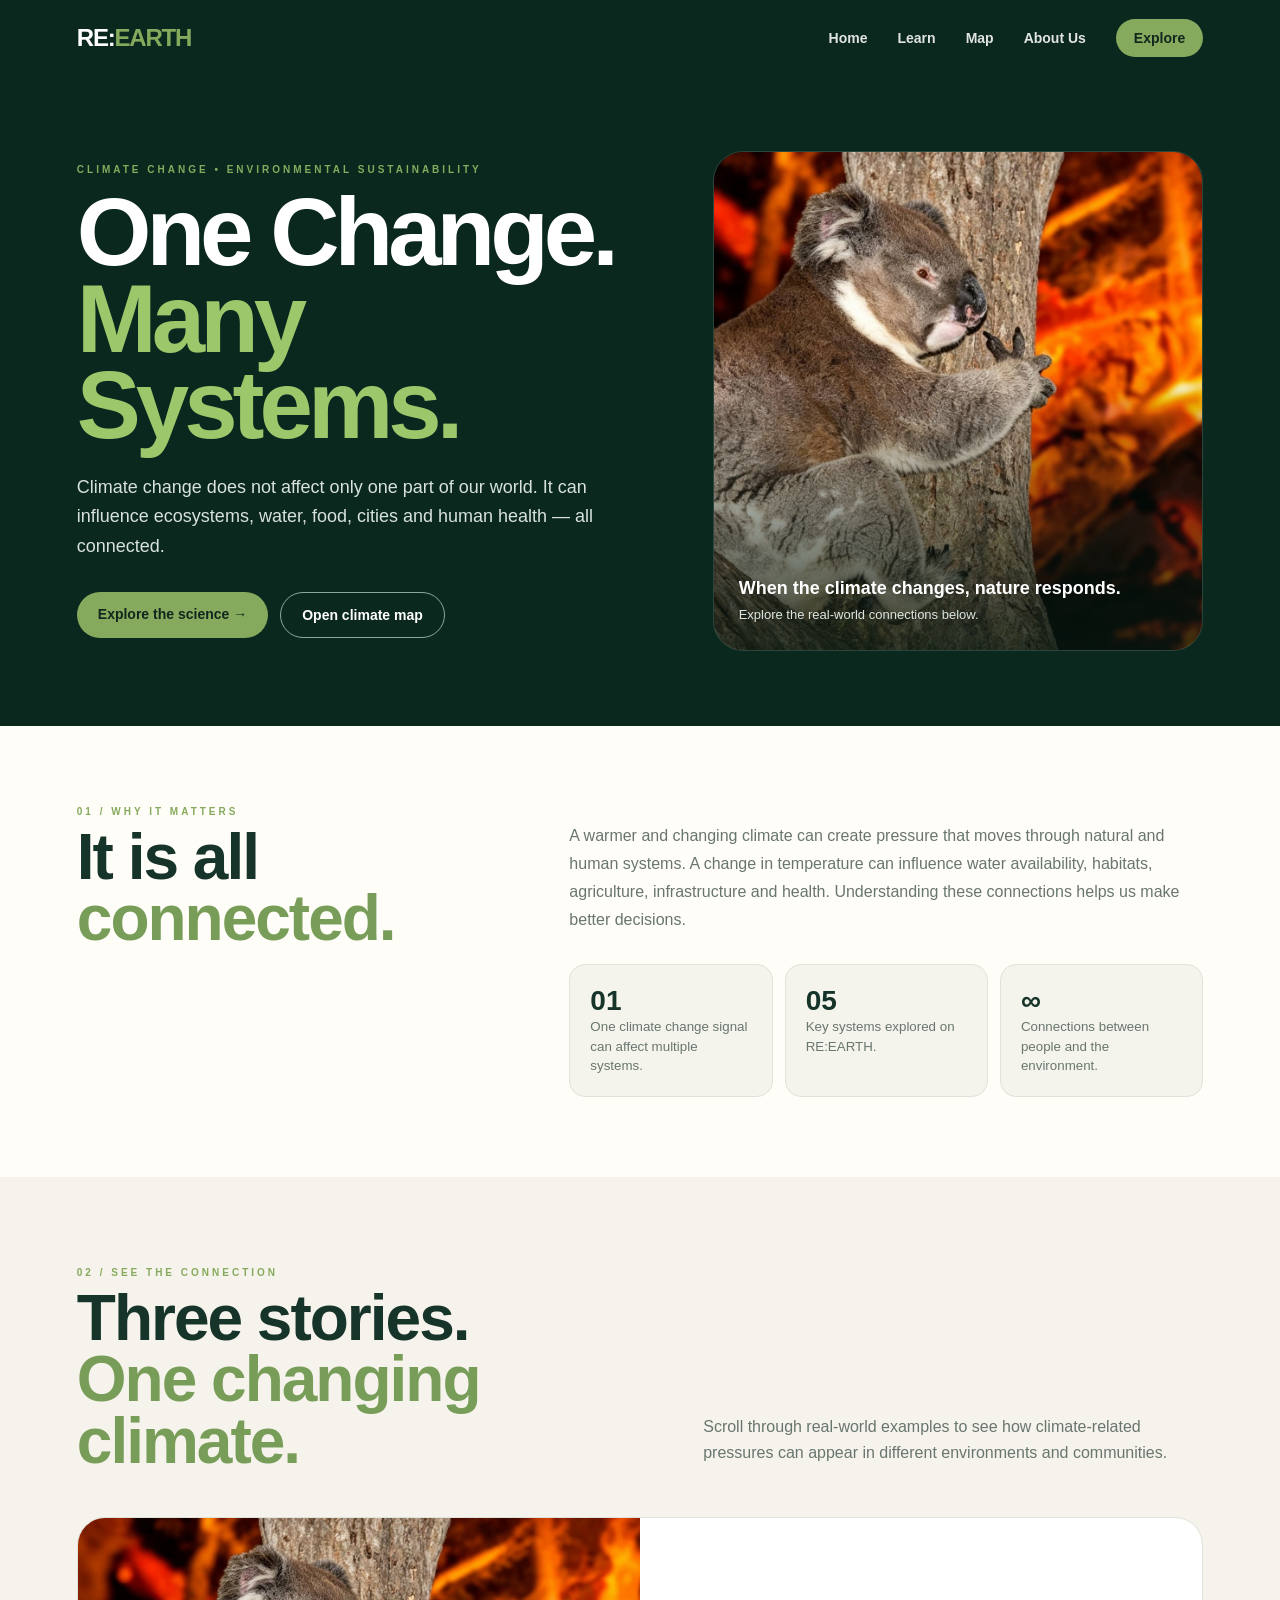
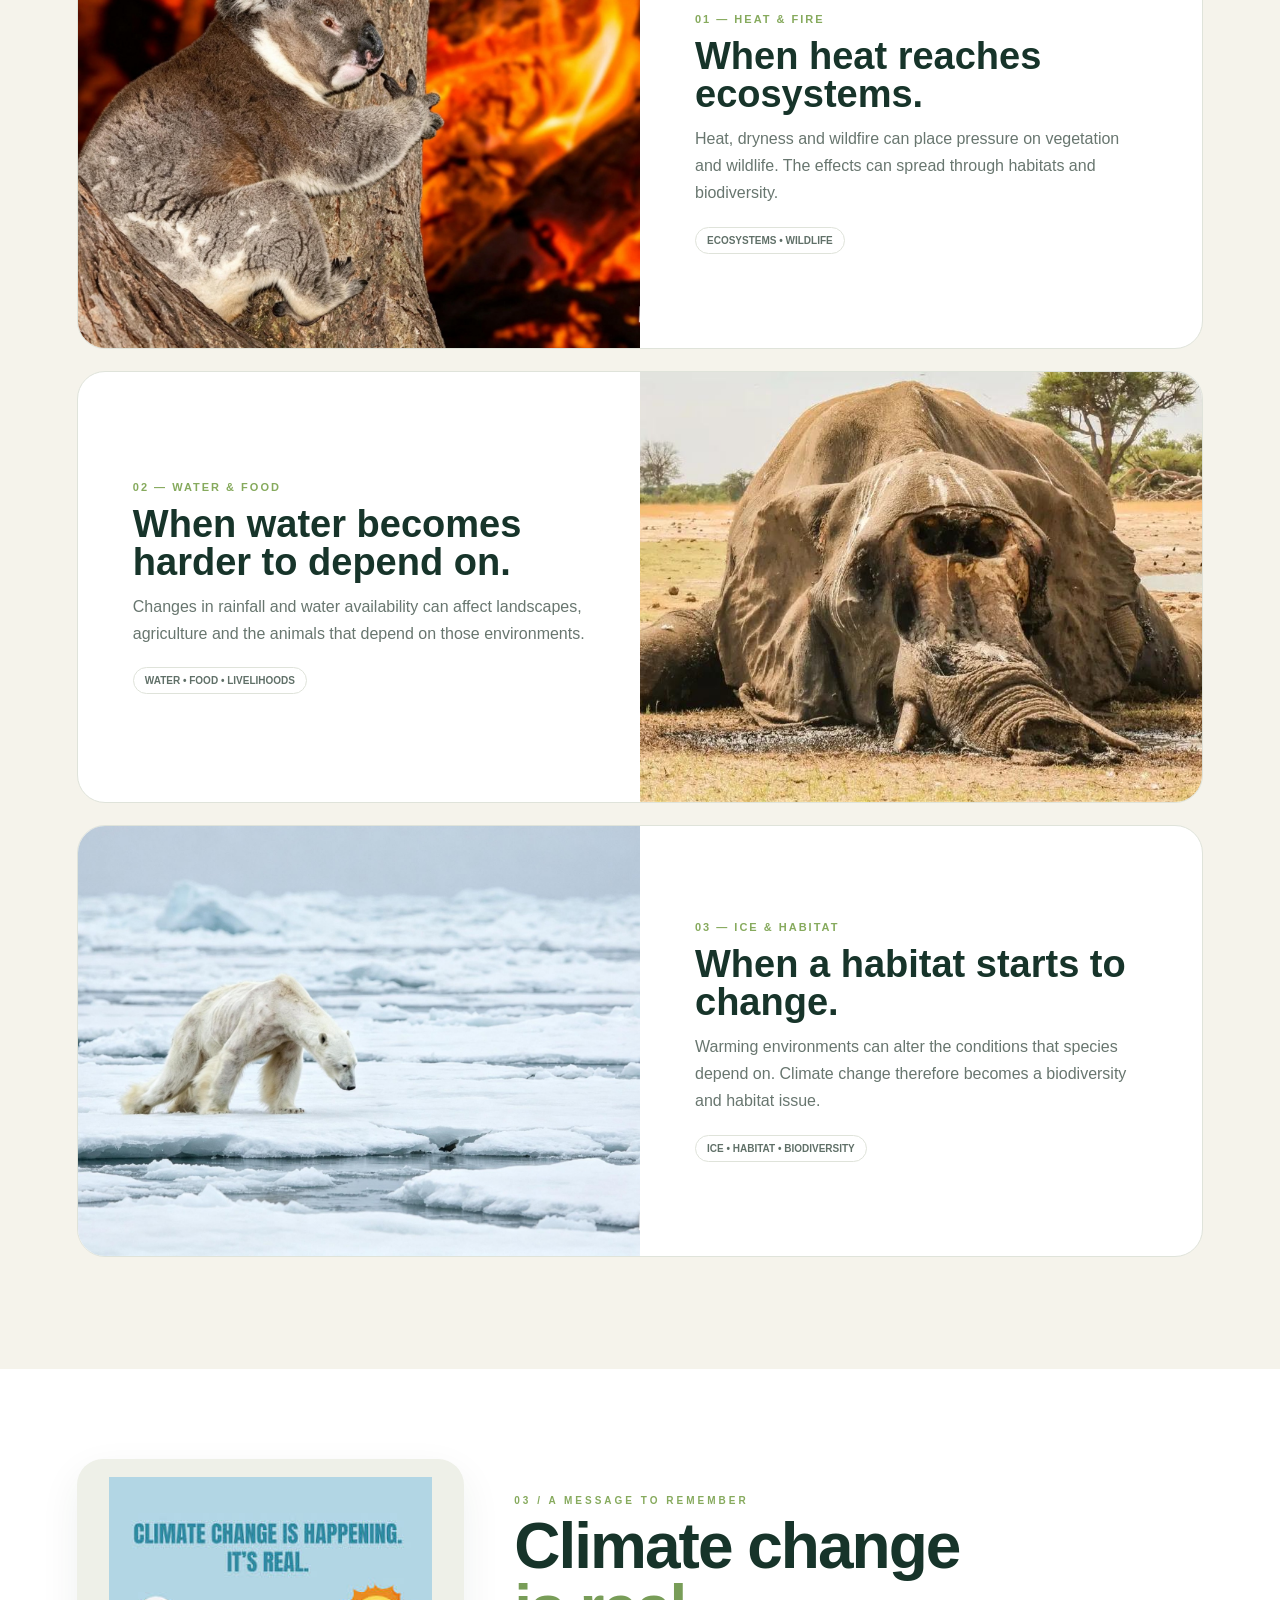
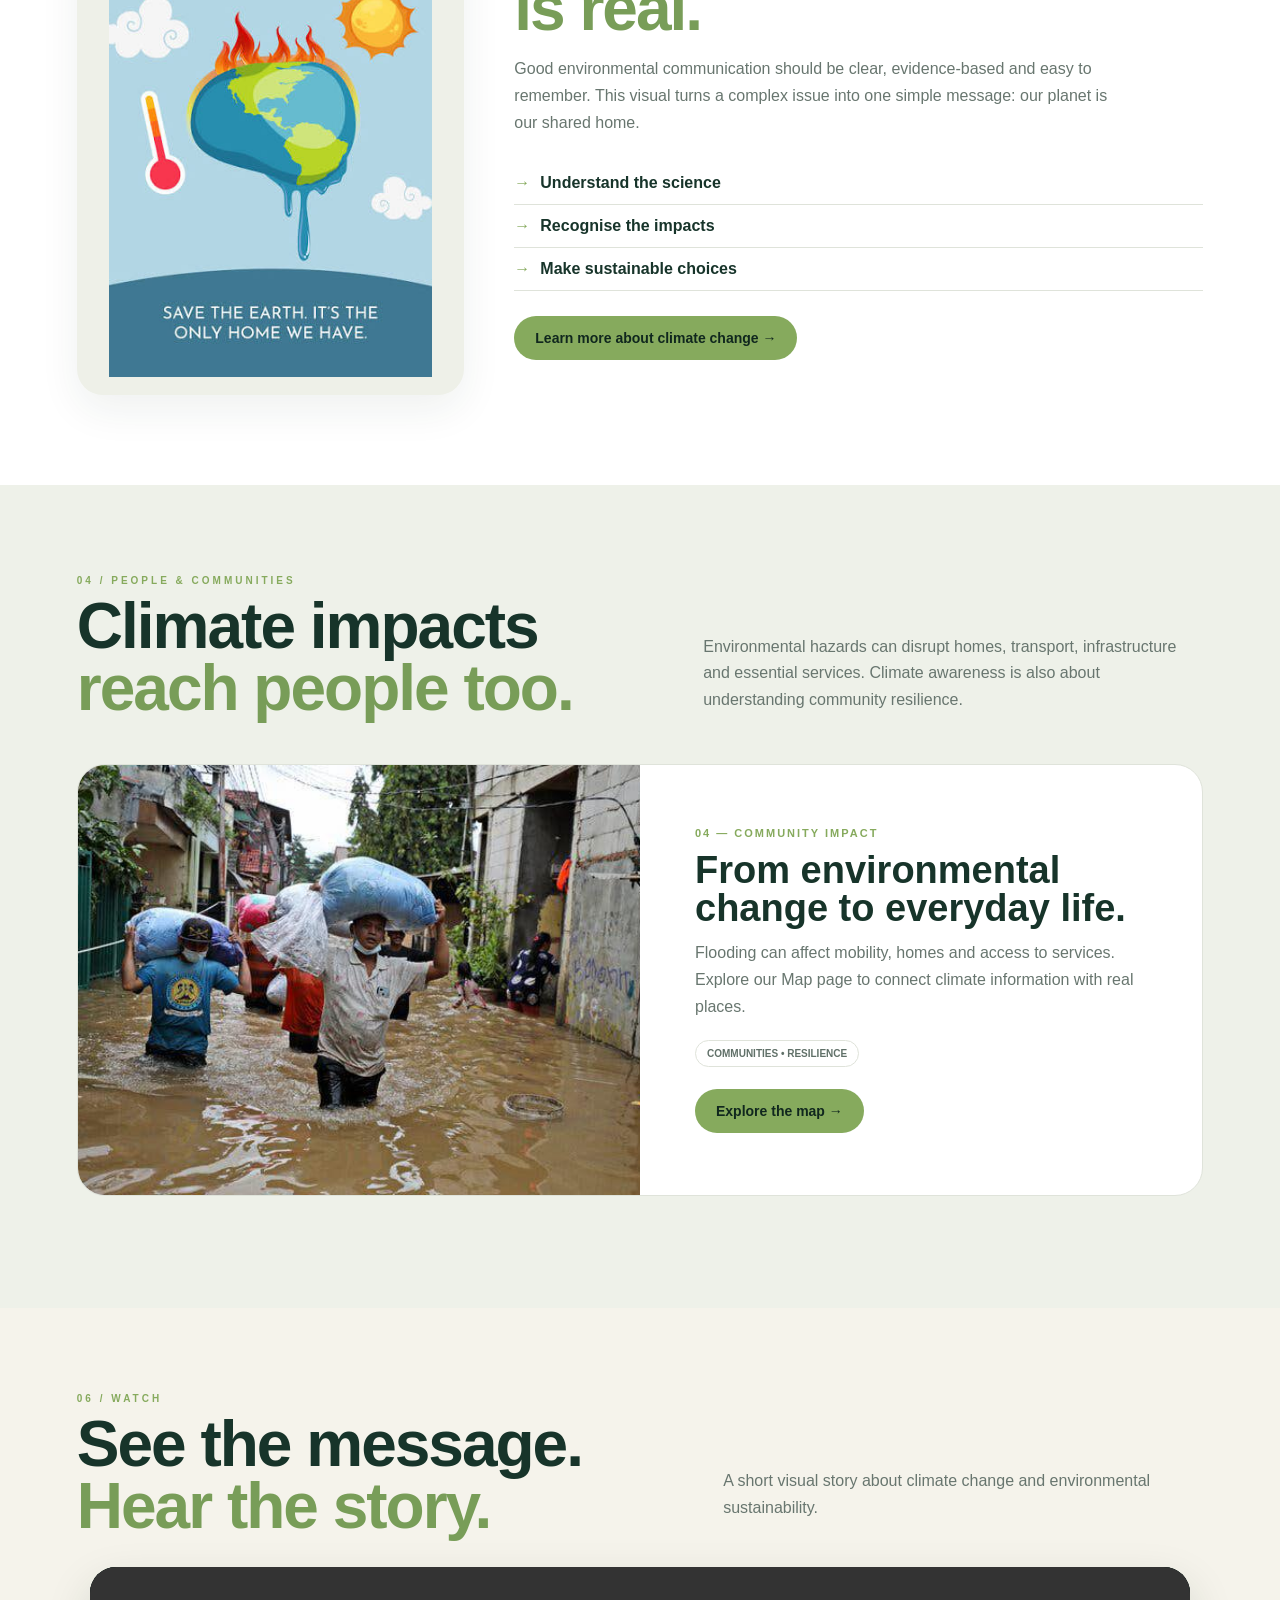
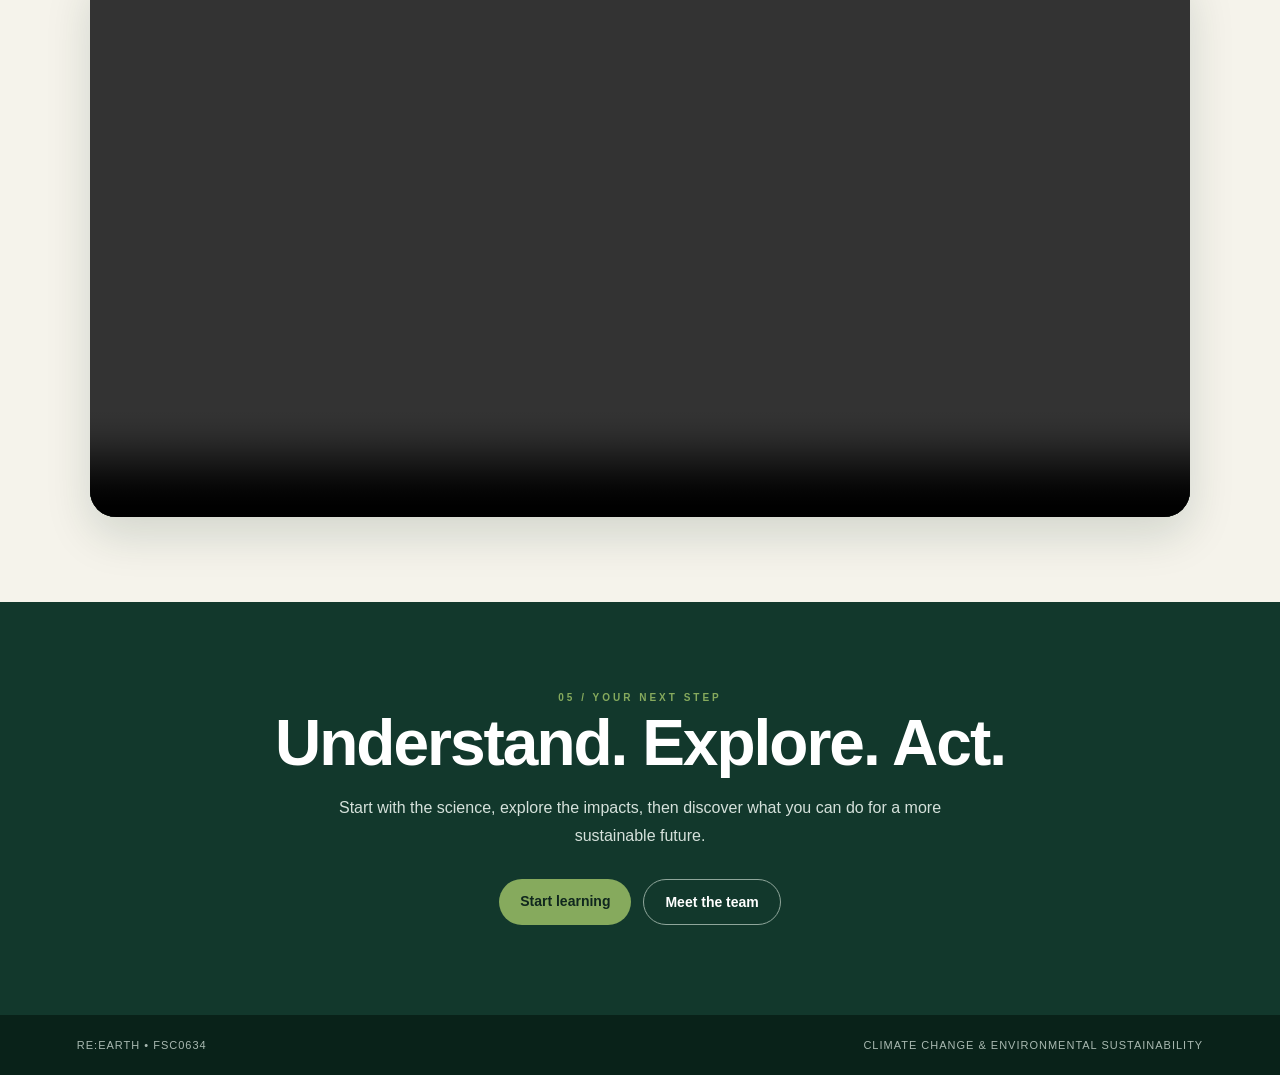
==== index.html @ c6168de7 "Add files via upload" ====
<!DOCTYPE html>
<html lang="en">
<head>
<meta charset="UTF-8">
<meta name="viewport" content="width=device-width, initial-scale=1.0">
<title>RE:EARTH | Climate Change & Environmental Sustainability</title>
<style>
:root {
  --forest:#12382c; --forest2:#0b281f; --leaf:#86aa5d; --cream:#f5f3eb;
  --paper:#fffdf7; --ink:#17342a; --muted:#68766f; --line:#dfe3da;
}
*{box-sizing:border-box}
html{scroll-behavior:smooth}
body{margin:0;font-family:Inter,Arial,Helvetica,sans-serif;color:var(--ink);background:var(--cream)}
a{color:inherit}
.nav{height:76px;background:var(--forest2);color:white;display:flex;align-items:center;justify-content:space-between;padding:0 6%;position:sticky;top:0;z-index:50}
.logo{font-size:24px;font-weight:900;letter-spacing:-1.2px}.logo b{color:var(--leaf)}
.navlinks{display:flex;gap:30px;align-items:center}.navlinks a{text-decoration:none;font-size:14px;font-weight:700;opacity:.88}.navlinks a:hover{color:#a9cc78}
.navbtn{background:var(--leaf);padding:11px 18px;border-radius:30px;color:#10271e!important;opacity:1!important}
.hero{min-height:650px;padding:72px 6%;display:grid;grid-template-columns:1.08fr .92fr;gap:60px;align-items:center;background:var(--forest2);color:#fff}
.eyebrow{font-size:10px;letter-spacing:3px;font-weight:900;color:var(--leaf)}
.hero h1{font-size:clamp(55px,7.5vw,100px);line-height:.9;letter-spacing:-5px;margin:14px 0 24px}
.hero h1 span{color:#9dc76b}
.hero p{max-width:610px;font-size:18px;line-height:1.65;color:#d7e2dc}
.actions{display:flex;gap:12px;flex-wrap:wrap;margin-top:30px}
.btn{display:inline-block;text-decoration:none;padding:14px 21px;border-radius:30px;font-weight:800;font-size:14px}
.primary{background:var(--leaf);color:#10271e}.secondary{border:1px solid #8fa69b;color:#fff}
.hero-photo{height:500px;border-radius:30px;overflow:hidden;position:relative;border:1px solid #ffffff22}
.hero-photo img{width:100%;height:100%;object-fit:cover}
.hero-photo::after{content:"";position:absolute;inset:0;background:linear-gradient(180deg,transparent 45%,#061710cc)}
.hero-caption{position:absolute;z-index:2;bottom:25px;left:25px;right:25px}.hero-caption b{font-size:18px}.hero-caption p{font-size:13px;margin:5px 0 0;color:#dce6e1}

.intro{padding:80px 6%;background:var(--paper);display:grid;grid-template-columns:.8fr 1.2fr;gap:70px}
.intro h2,.impact h2,.poster-section h2,.cta h2{font-size:clamp(40px,5vw,68px);line-height:.96;letter-spacing:-2px;margin:10px 0}
.intro h2 span,.impact h2 span,.poster-section h2 span{color:#789d58}
.intro-copy{color:var(--muted);line-height:1.75;max-width:650px}
.stats{display:grid;grid-template-columns:repeat(3,1fr);gap:12px;margin-top:30px}
.stat{padding:20px;border:1px solid var(--line);border-radius:16px;background:#f4f4ec}.stat strong{display:block;font-size:28px}.stat small{color:var(--muted);line-height:1.4}

.impact{padding:90px 6%;background:var(--cream)}
.impact-head{display:flex;justify-content:space-between;gap:50px;align-items:end;margin-bottom:35px}
.impact-head>p{max-width:500px;color:var(--muted);line-height:1.65}
.story{display:grid;grid-template-columns:1fr 1fr;min-height:430px;background:#fff;border-radius:28px;overflow:hidden;border:1px solid var(--line);margin-bottom:22px}
.story.reverse .story-img{order:2}.story.reverse .story-text{order:1}
.story-img{min-height:430px;overflow:hidden}.story-img img{width:100%;height:100%;object-fit:cover;transition:transform .5s}.story:hover img{transform:scale(1.035)}
.story-text{padding:55px;display:flex;flex-direction:column;justify-content:center}
.story-number{font-size:11px;letter-spacing:2px;color:var(--leaf);font-weight:900}.story-text h3{font-size:38px;line-height:1;margin:12px 0}.story-text p{color:var(--muted);line-height:1.7;margin:0 0 20px}
.tag{display:inline-block;width:max-content;border:1px solid var(--line);padding:7px 11px;border-radius:20px;font-size:10px;font-weight:800;color:#607068}

.poster-section{padding:90px 6%;background:#fff}
.poster-layout{display:grid;grid-template-columns:.72fr 1.28fr;gap:50px;align-items:center}
.poster-frame{background:#eef0e8;padding:18px;border-radius:26px;box-shadow:0 15px 40px #16382a12}
.poster-frame img{width:100%;height:500px;display:block;object-fit:contain;border-radius:14px}
.poster-copy p{color:var(--muted);line-height:1.7;max-width:600px}
.mini-list{margin:25px 0;padding:0;list-style:none}.mini-list li{padding:12px 0;border-bottom:1px solid var(--line);font-weight:700}.mini-list li span{color:var(--leaf);margin-right:10px}

.cta{padding:90px 6%;background:var(--forest);color:#fff;text-align:center}.cta p{max-width:620px;margin:20px auto;color:#d5e1db;line-height:1.7}
footer{padding:24px 6%;background:#092219;color:#a9b9b1;display:flex;justify-content:space-between;font-size:11px;letter-spacing:1px}

@media(max-width:850px){
 .navlinks a:not(.navbtn){display:none}.hero{grid-template-columns:1fr;padding-top:55px}.hero-photo{height:380px}
 .intro,.poster-layout{grid-template-columns:1fr;gap:30px}.impact-head{display:block}
 .story{grid-template-columns:1fr}.story.reverse .story-img,.story.reverse .story-text{order:initial}
 .story-img{min-height:300px}.story-text{padding:38px}
}
@media(max-width:600px){
 .nav{padding:0 5%}.hero{padding-left:5%;padding-right:5%}.hero h1{letter-spacing:-3px}
 .stats{grid-template-columns:1fr}section{padding-left:5%;padding-right:5%}
 .poster-frame img{height:380px}footer{display:block;line-height:2}
}
</style>

<style>
.home-video{padding:85px 6%;background:#f5f3eb}
.home-video-head{display:flex;justify-content:space-between;gap:40px;align-items:end;margin-bottom:30px}
.home-video-head h2{font-size:clamp(40px,5vw,68px);line-height:.96;letter-spacing:-2px;margin:10px 0 0}
.home-video-head h2 span{color:#789d58}
.home-video-head>p{max-width:480px;color:#68766f;line-height:1.7}
.video-frame{width:100%;max-width:1100px;margin:auto;border-radius:26px;overflow:hidden;background:#0b211a;box-shadow:0 18px 45px rgba(16,44,34,.15)}
.video-frame video{display:block;width:100%;max-height:620px;background:#071812}
@media(max-width:700px){.home-video-head{display:block}.video-frame{border-radius:18px}}
</style>

</head>
<body>

<nav class="nav">
  <div class="logo">RE:<b>EARTH</b></div>
  <div class="navlinks">
    <a href="index.html">Home</a><a href="learn.html">Learn</a><a href="map.html">Map</a><a href="about.html">About Us</a>
    <a class="navbtn" href="learn.html">Explore</a>
  </div>
</nav>

<header class="hero">
  <div>
    <div class="eyebrow">CLIMATE CHANGE • ENVIRONMENTAL SUSTAINABILITY</div>
    <h1>One Change.<br><span>Many Systems.</span></h1>
    <p>Climate change does not affect only one part of our world. It can influence ecosystems, water, food, cities and human health — all connected.</p>
    <div class="actions">
      <a class="btn primary" href="learn.html">Explore the science →</a>
      <a class="btn secondary" href="map.html">Open climate map</a>
    </div>
  </div>
  <div class="hero-photo">
    <img src="[data-uri]" alt="Wildfire affecting a natural landscape">
    <div class="hero-caption"><b>When the climate changes, nature responds.</b><p>Explore the real-world connections below.</p></div>
  </div>
</header>

<section class="intro">
  <div>
    <div class="eyebrow">01 / WHY IT MATTERS</div>
    <h2>It is all<br><span>connected.</span></h2>
  </div>
  <div>
    <p class="intro-copy">A warmer and changing climate can create pressure that moves through natural and human systems. A change in temperature can influence water availability, habitats, agriculture, infrastructure and health. Understanding these connections helps us make better decisions.</p>
    <div class="stats">
      <div class="stat"><strong>01</strong><small>One climate change signal can affect multiple systems.</small></div>
      <div class="stat"><strong>05</strong><small>Key systems explored on RE:EARTH.</small></div>
      <div class="stat"><strong>∞</strong><small>Connections between people and the environment.</small></div>
    </div>
  </div>
</section>

<section class="impact">
  <div class="impact-head">
    <div><div class="eyebrow">02 / SEE THE CONNECTION</div><h2>Three stories.<br><span>One changing climate.</span></h2></div>
    <p>Scroll through real-world examples to see how climate-related pressures can appear in different environments and communities.</p>
  </div>

  <article class="story">
    <div class="story-img"><img src="[data-uri]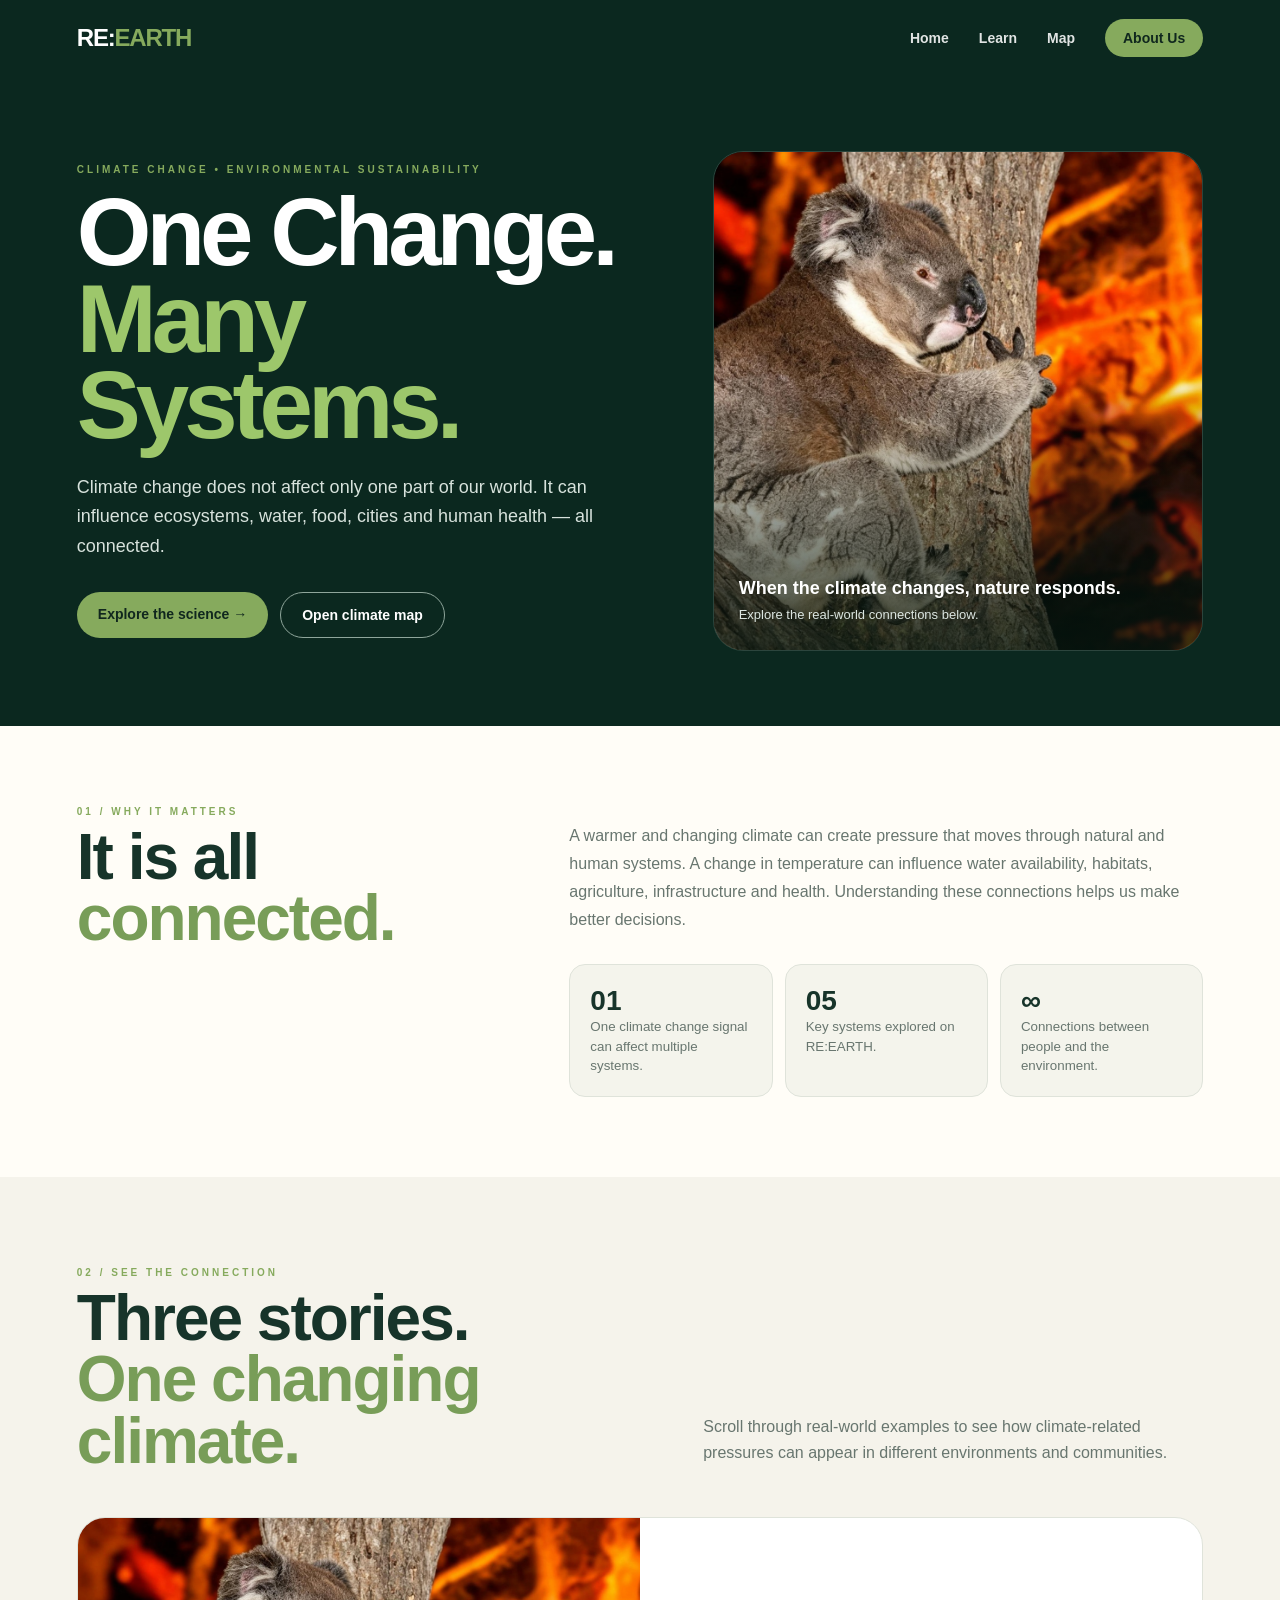
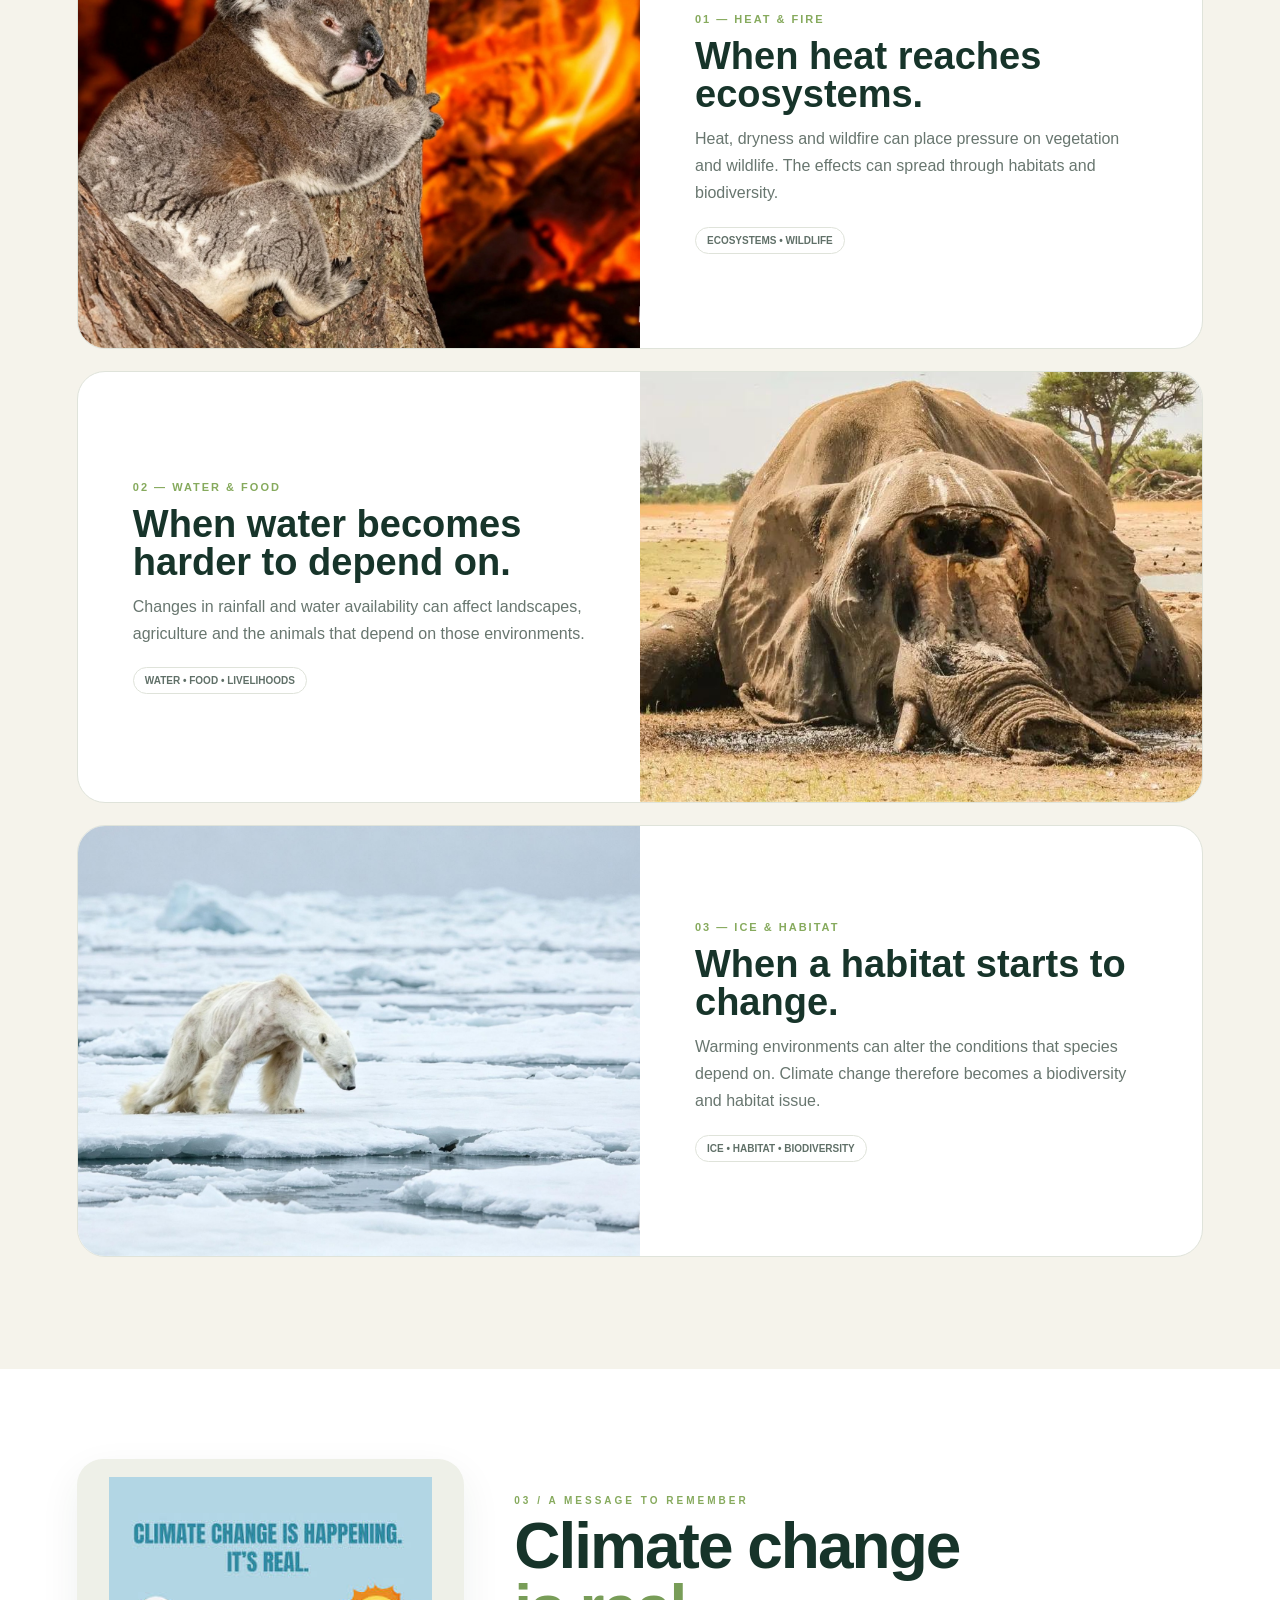
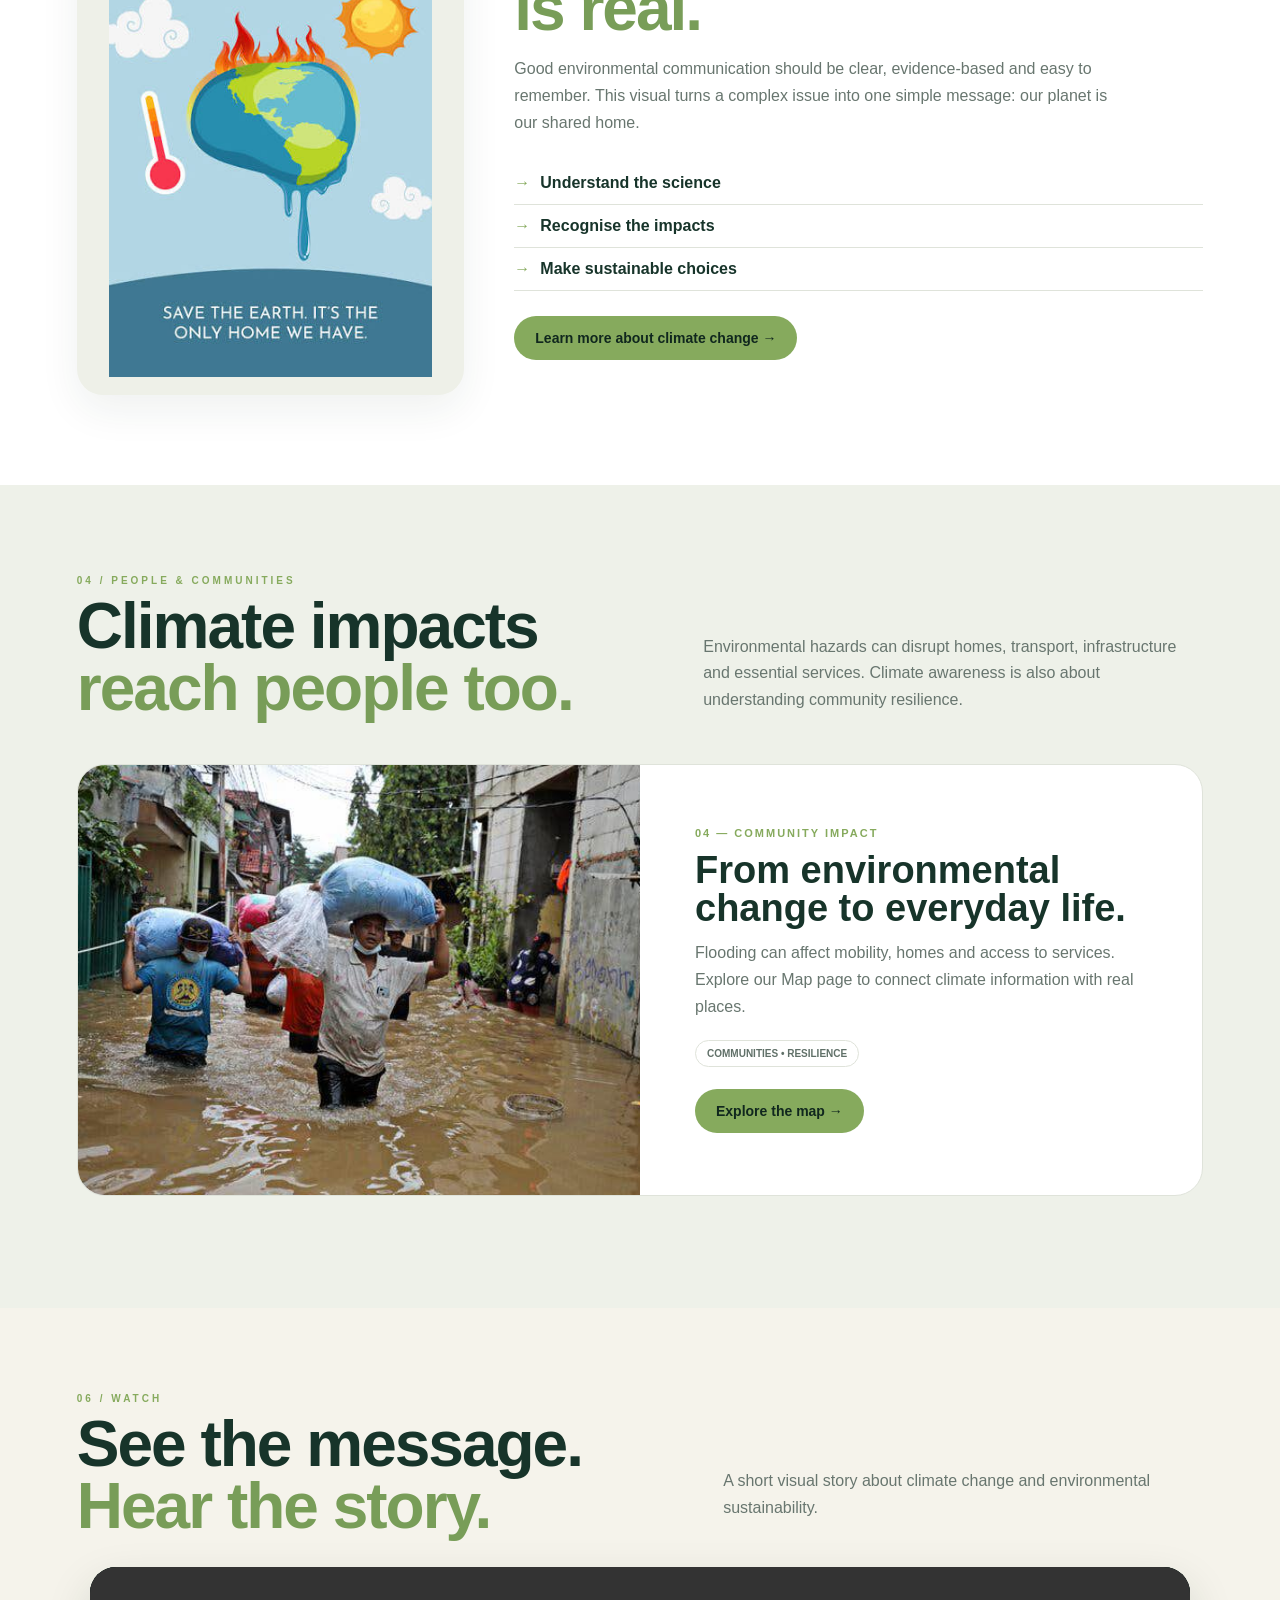
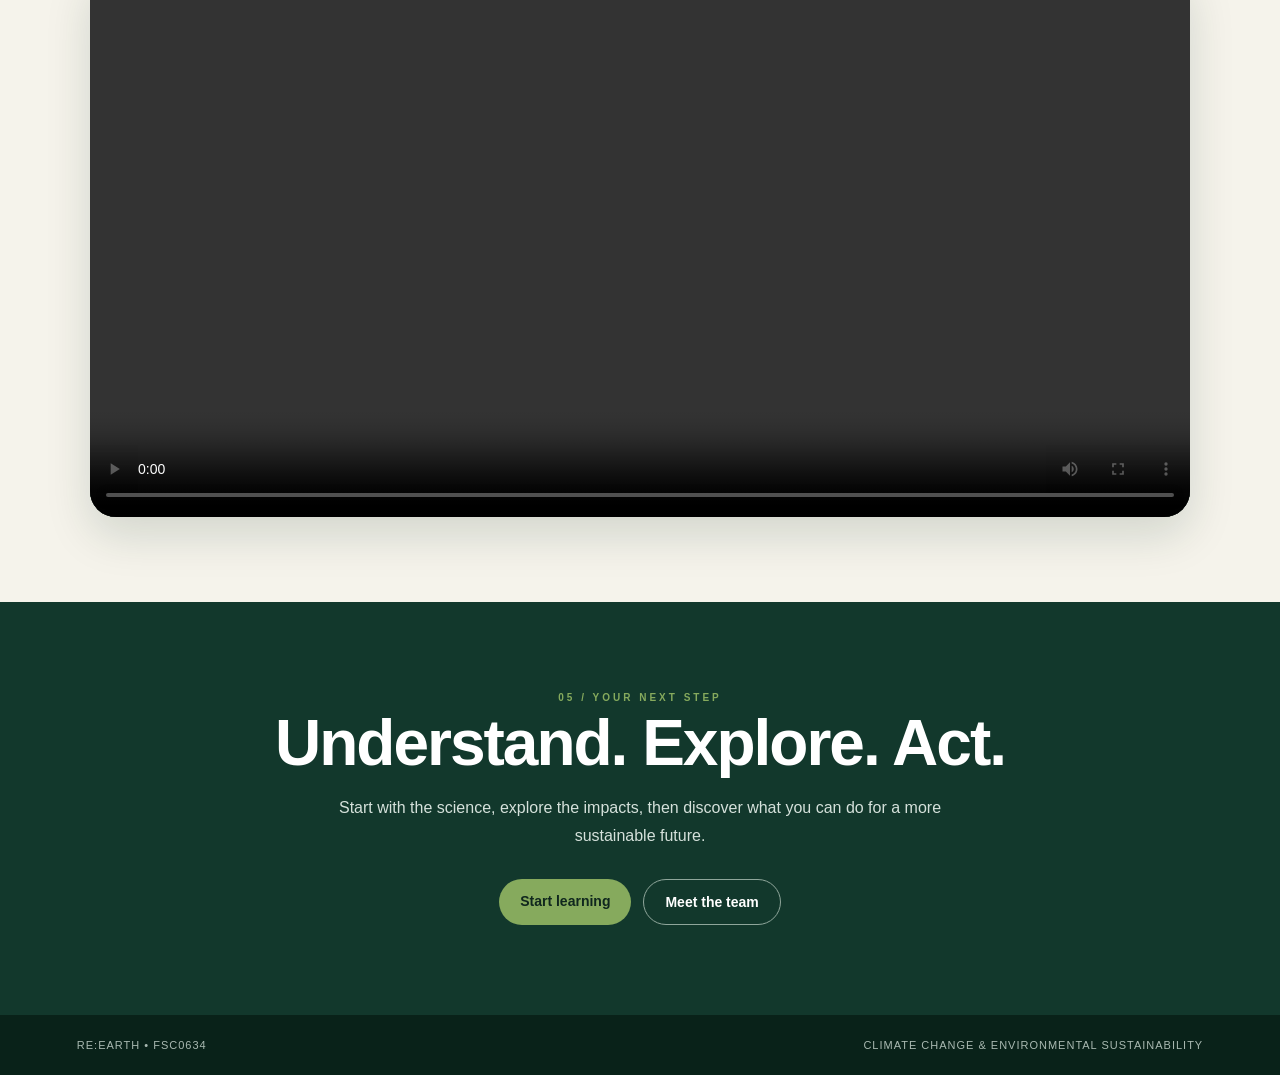
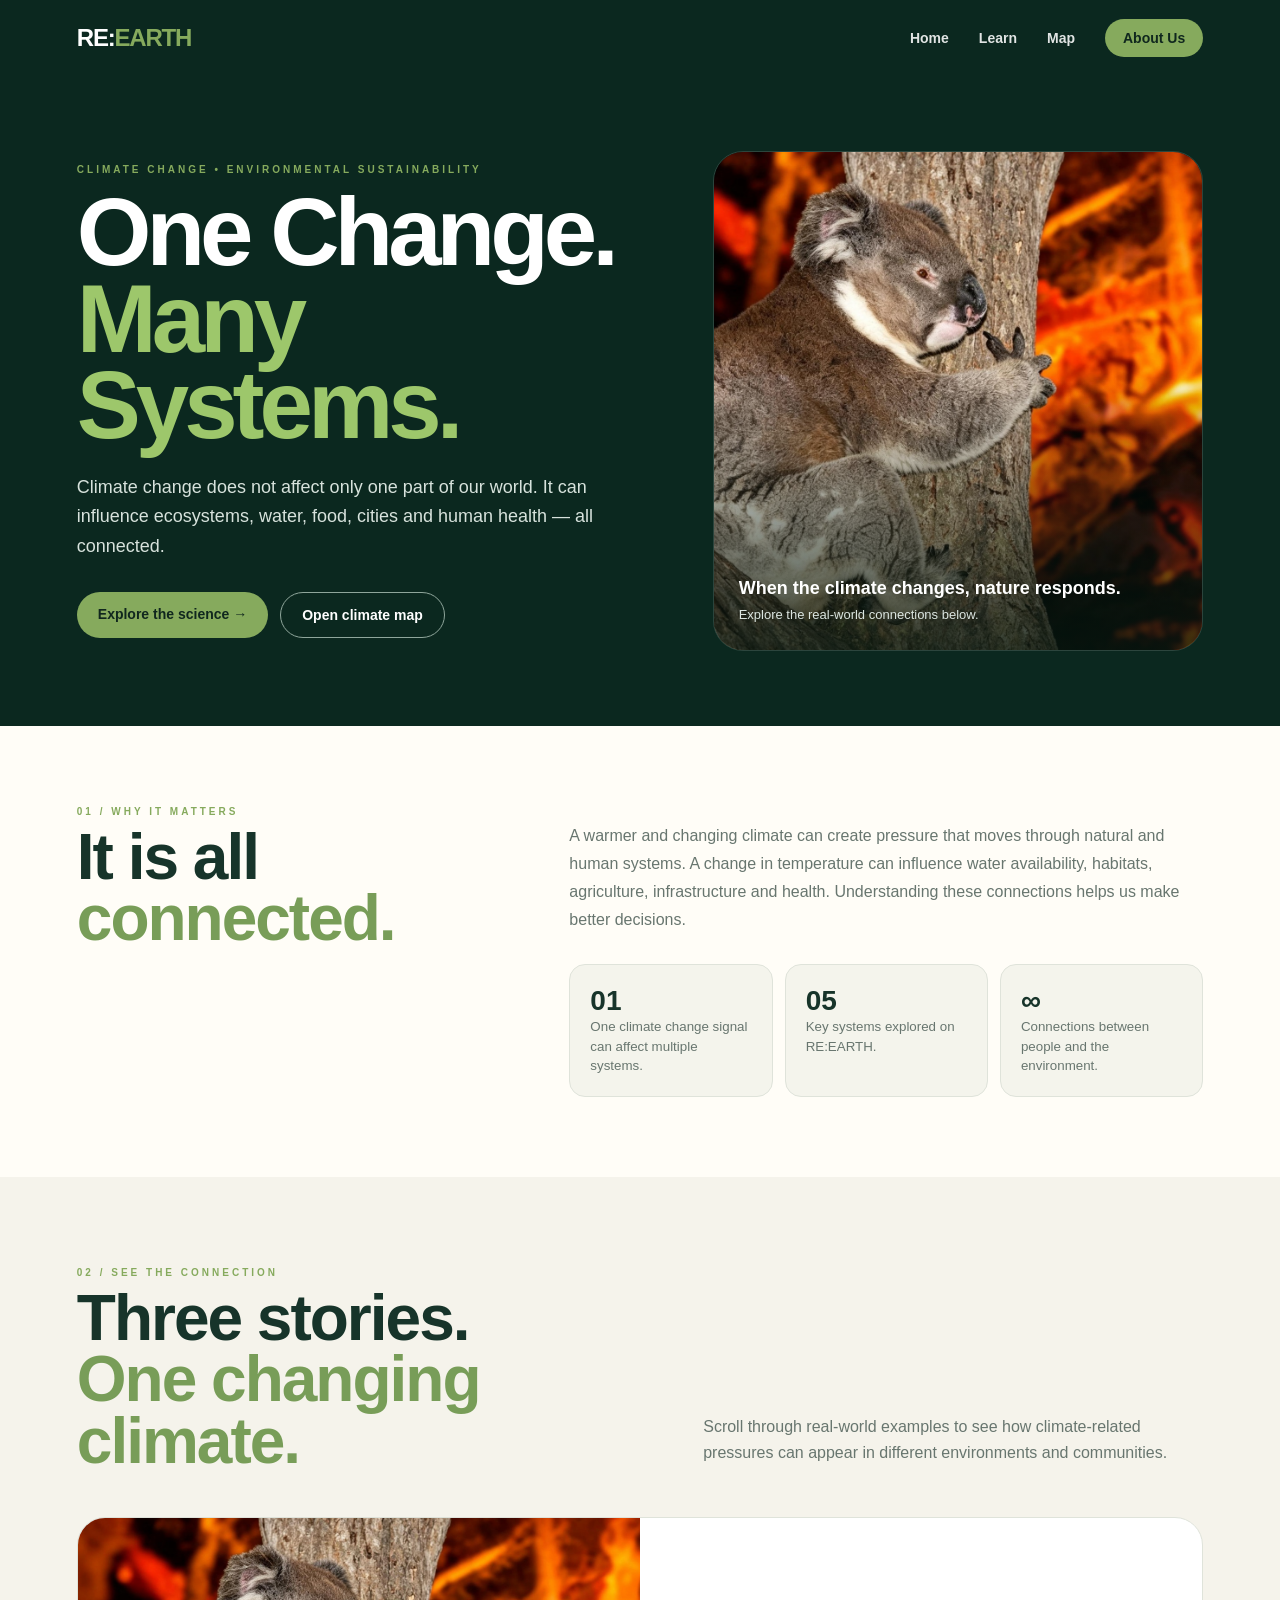
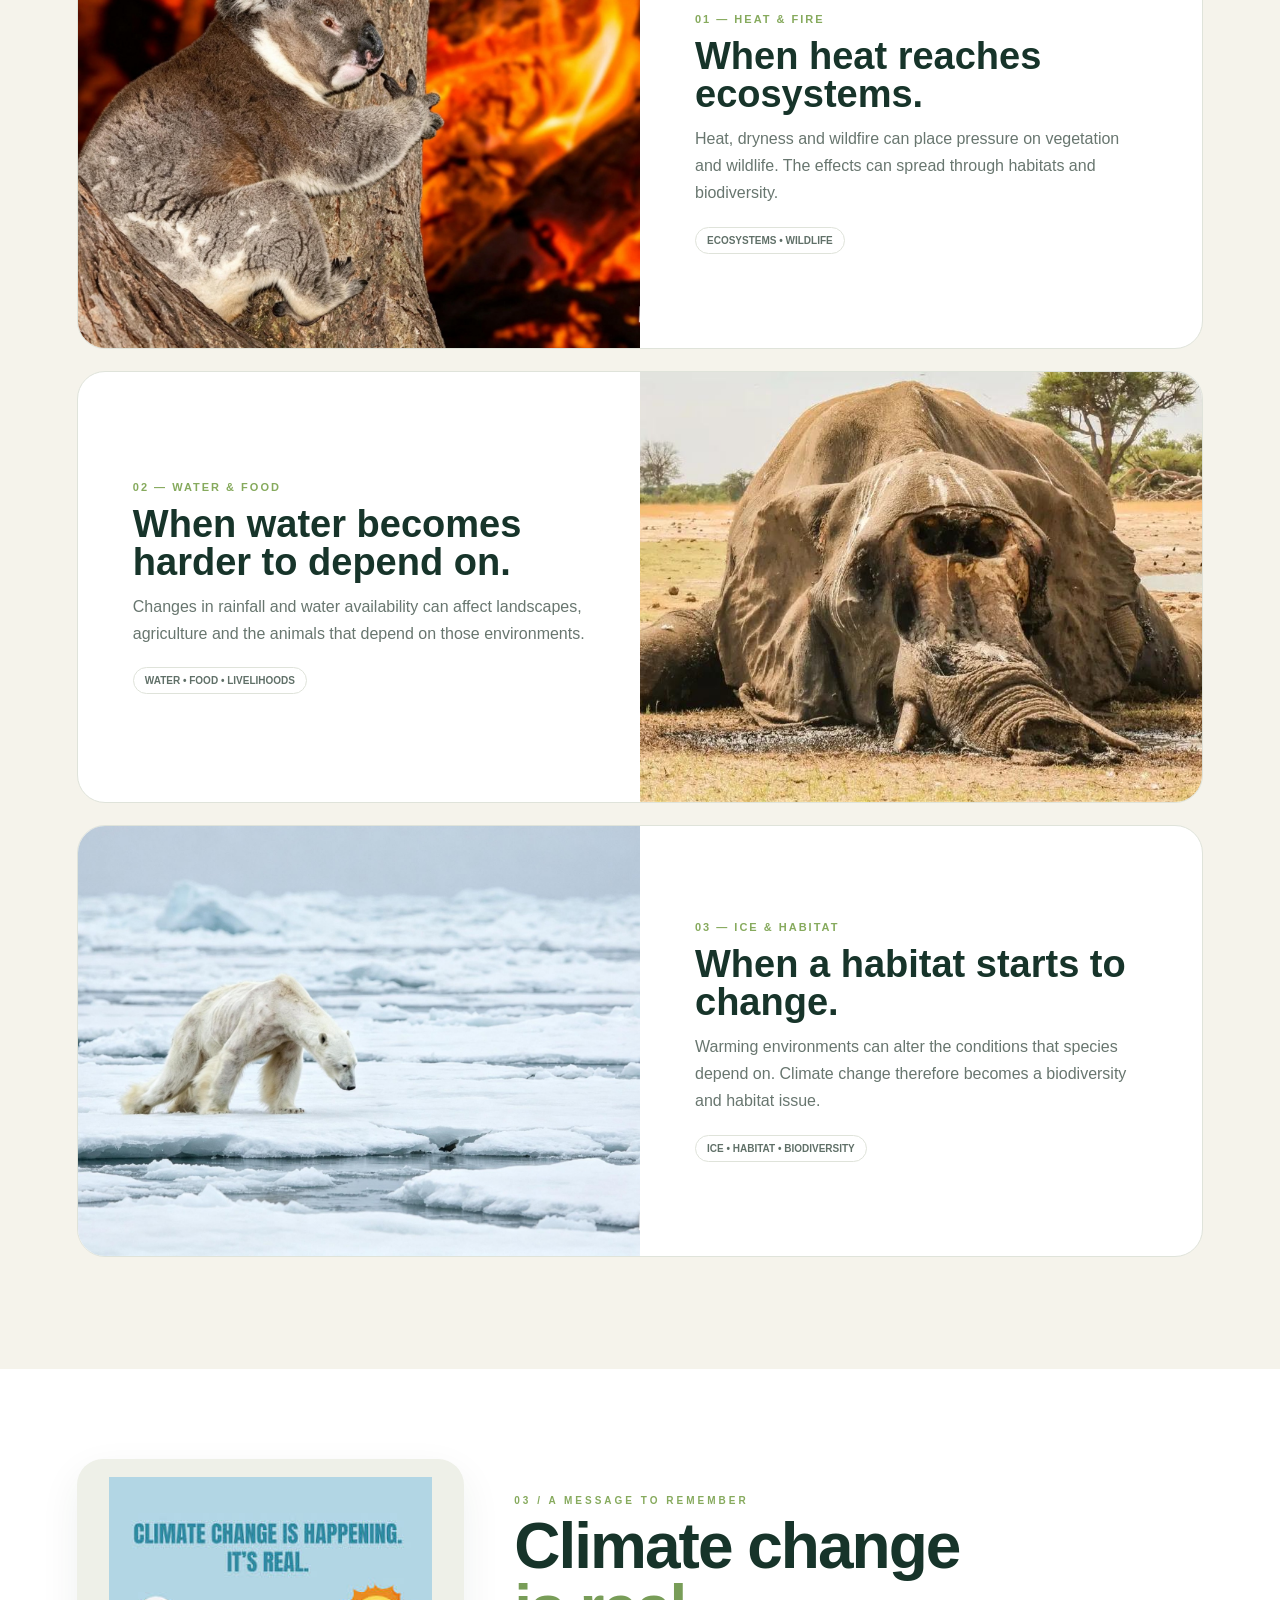
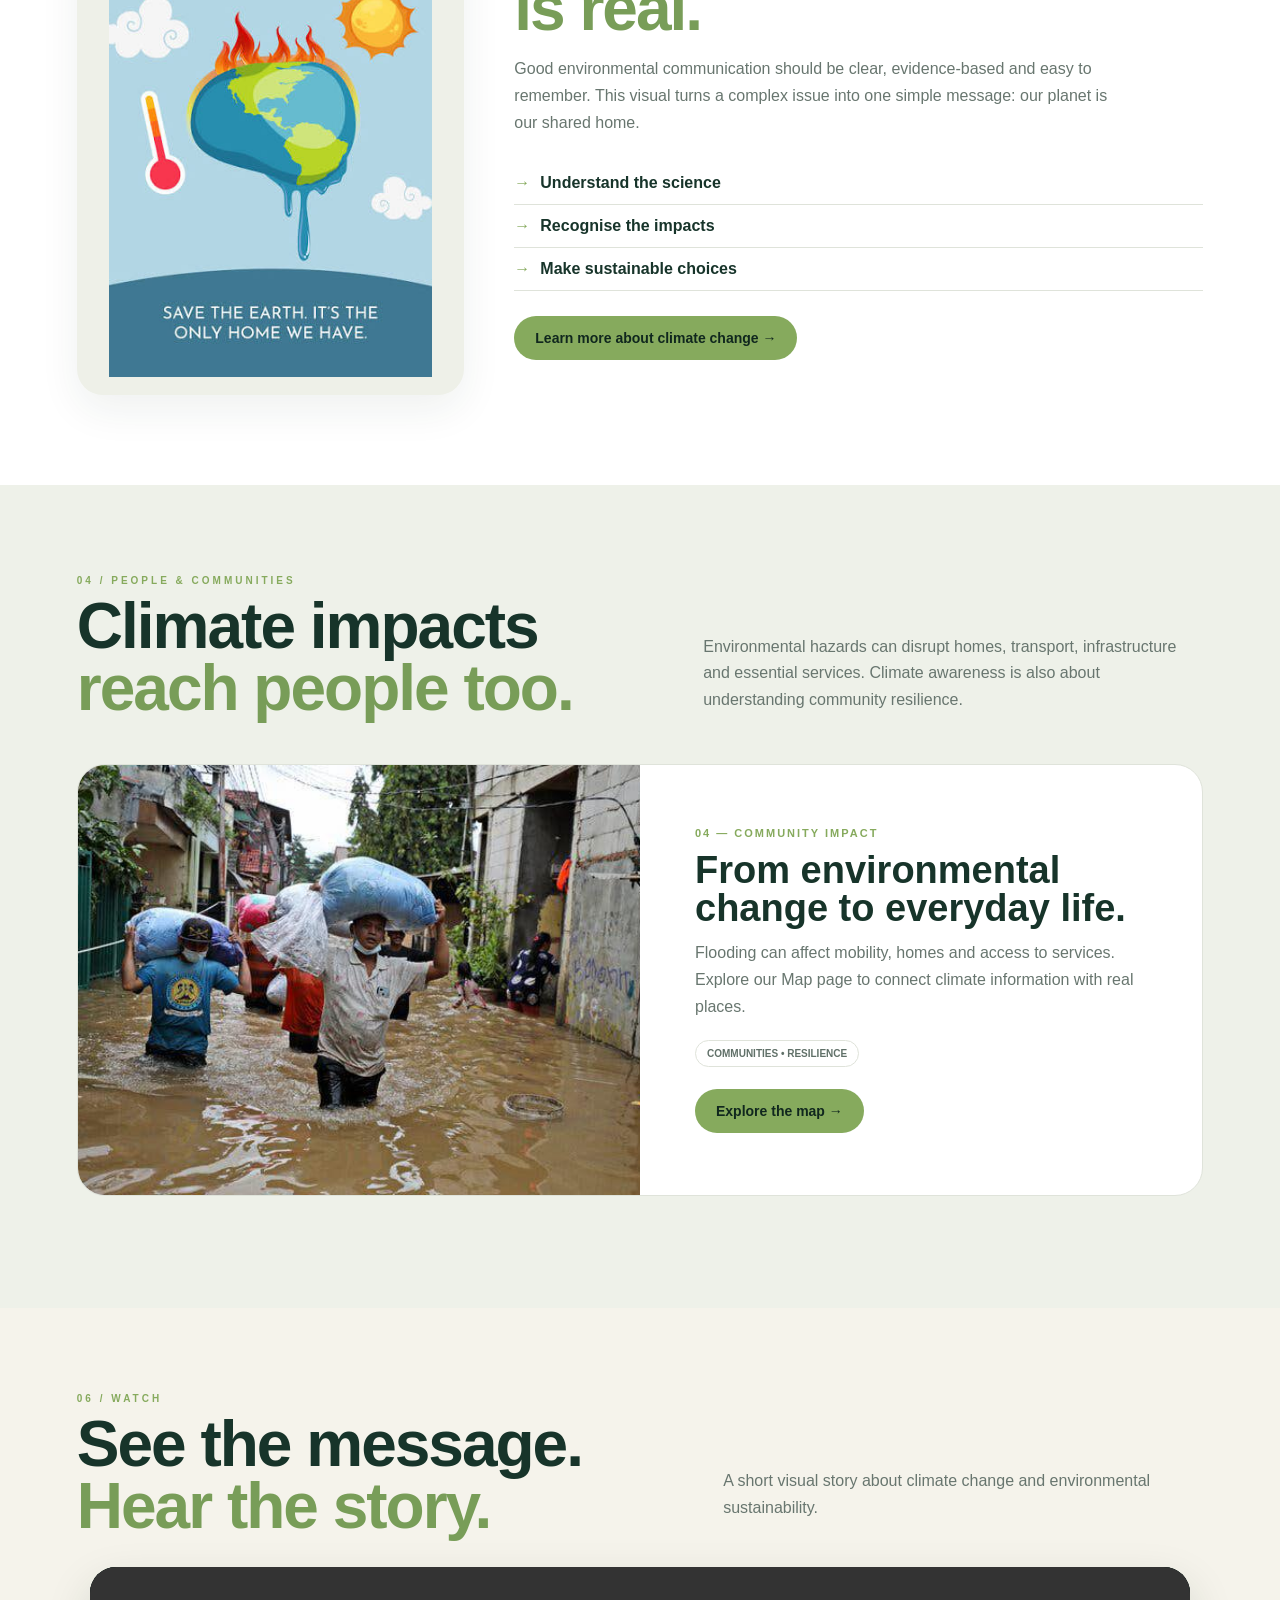
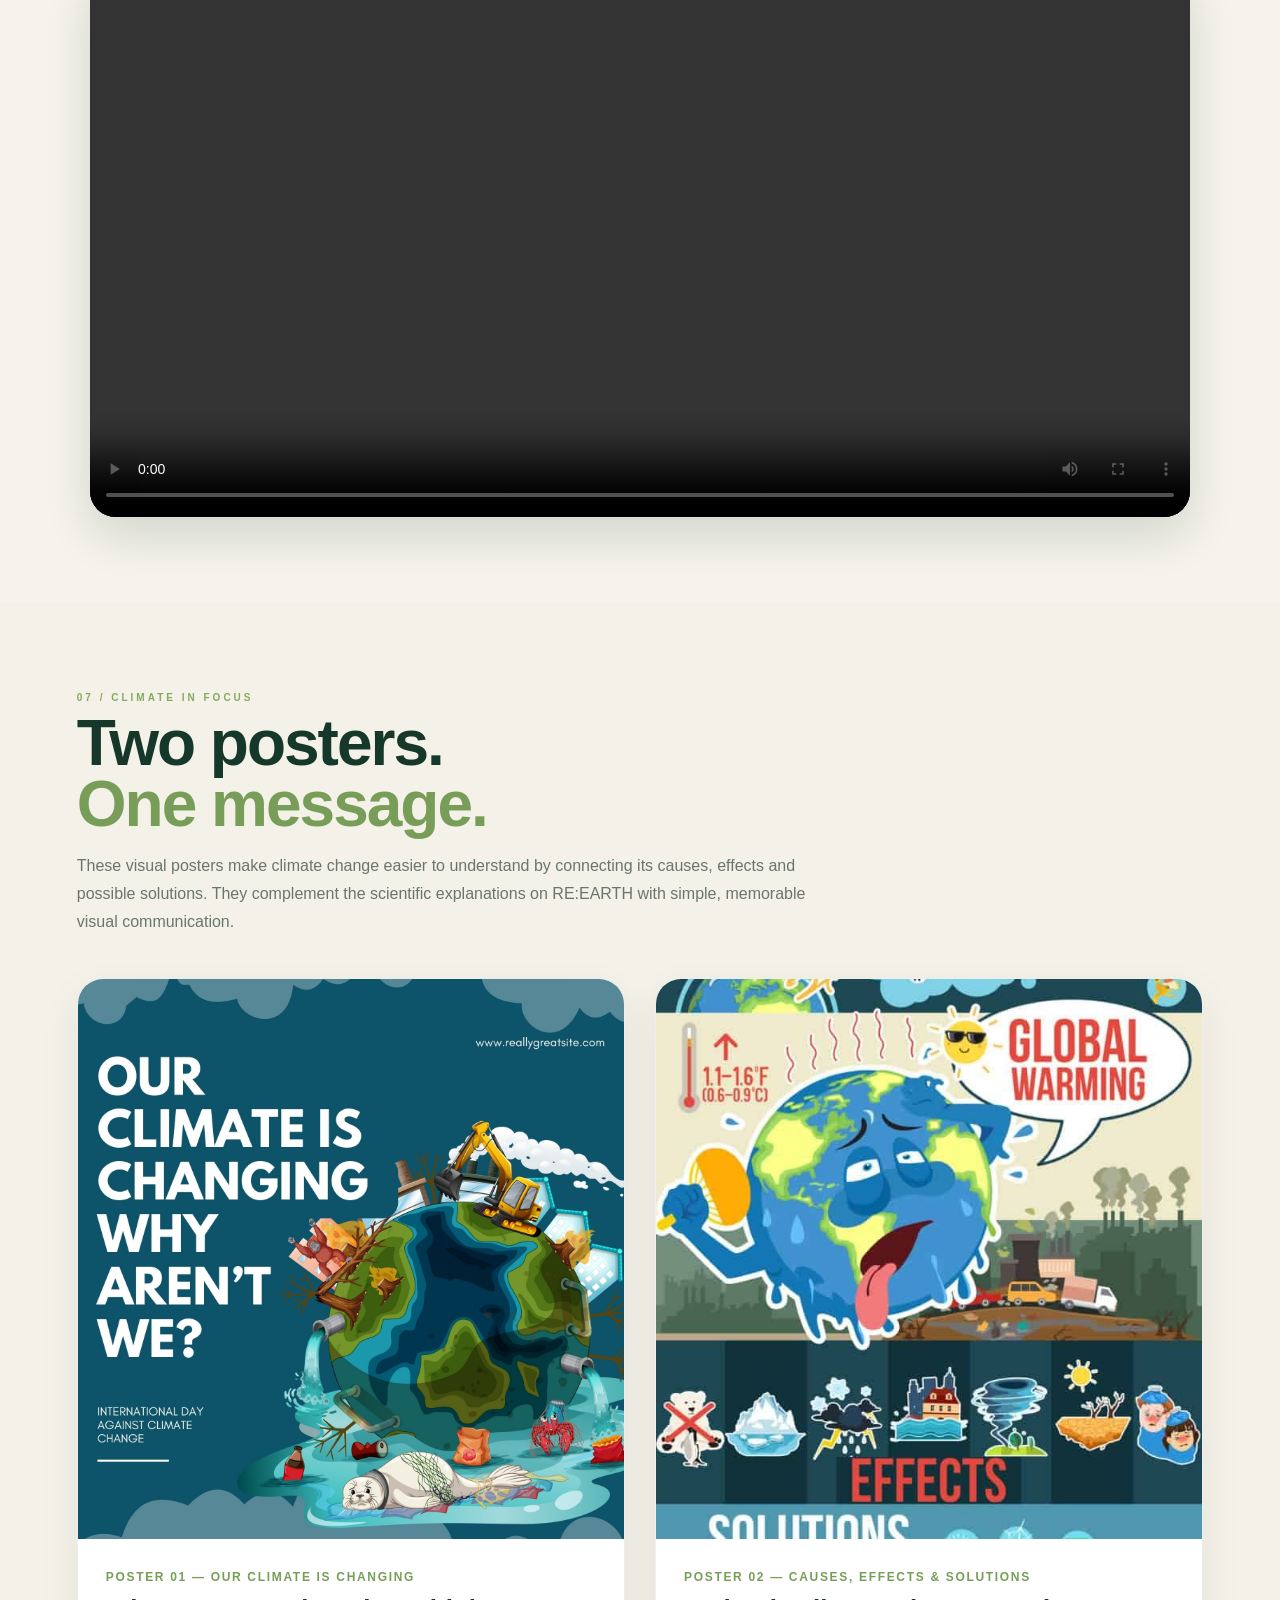
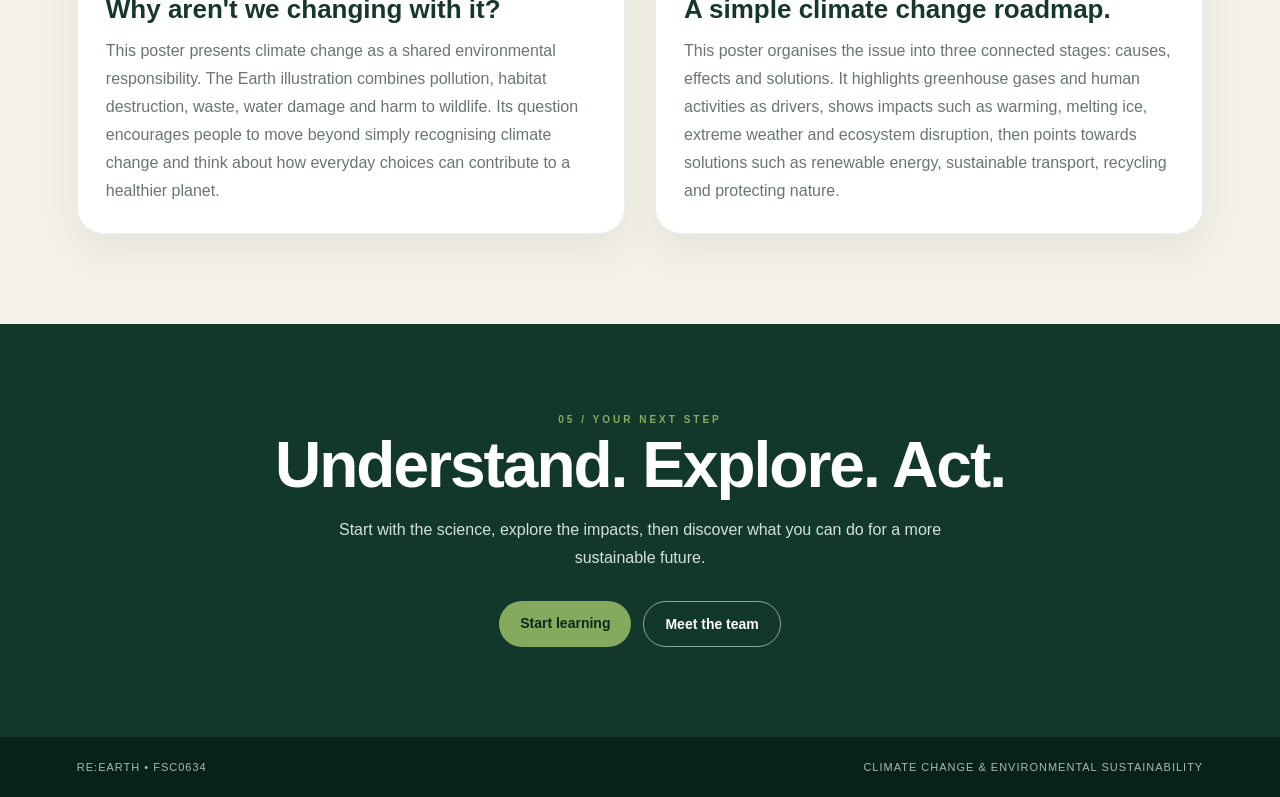
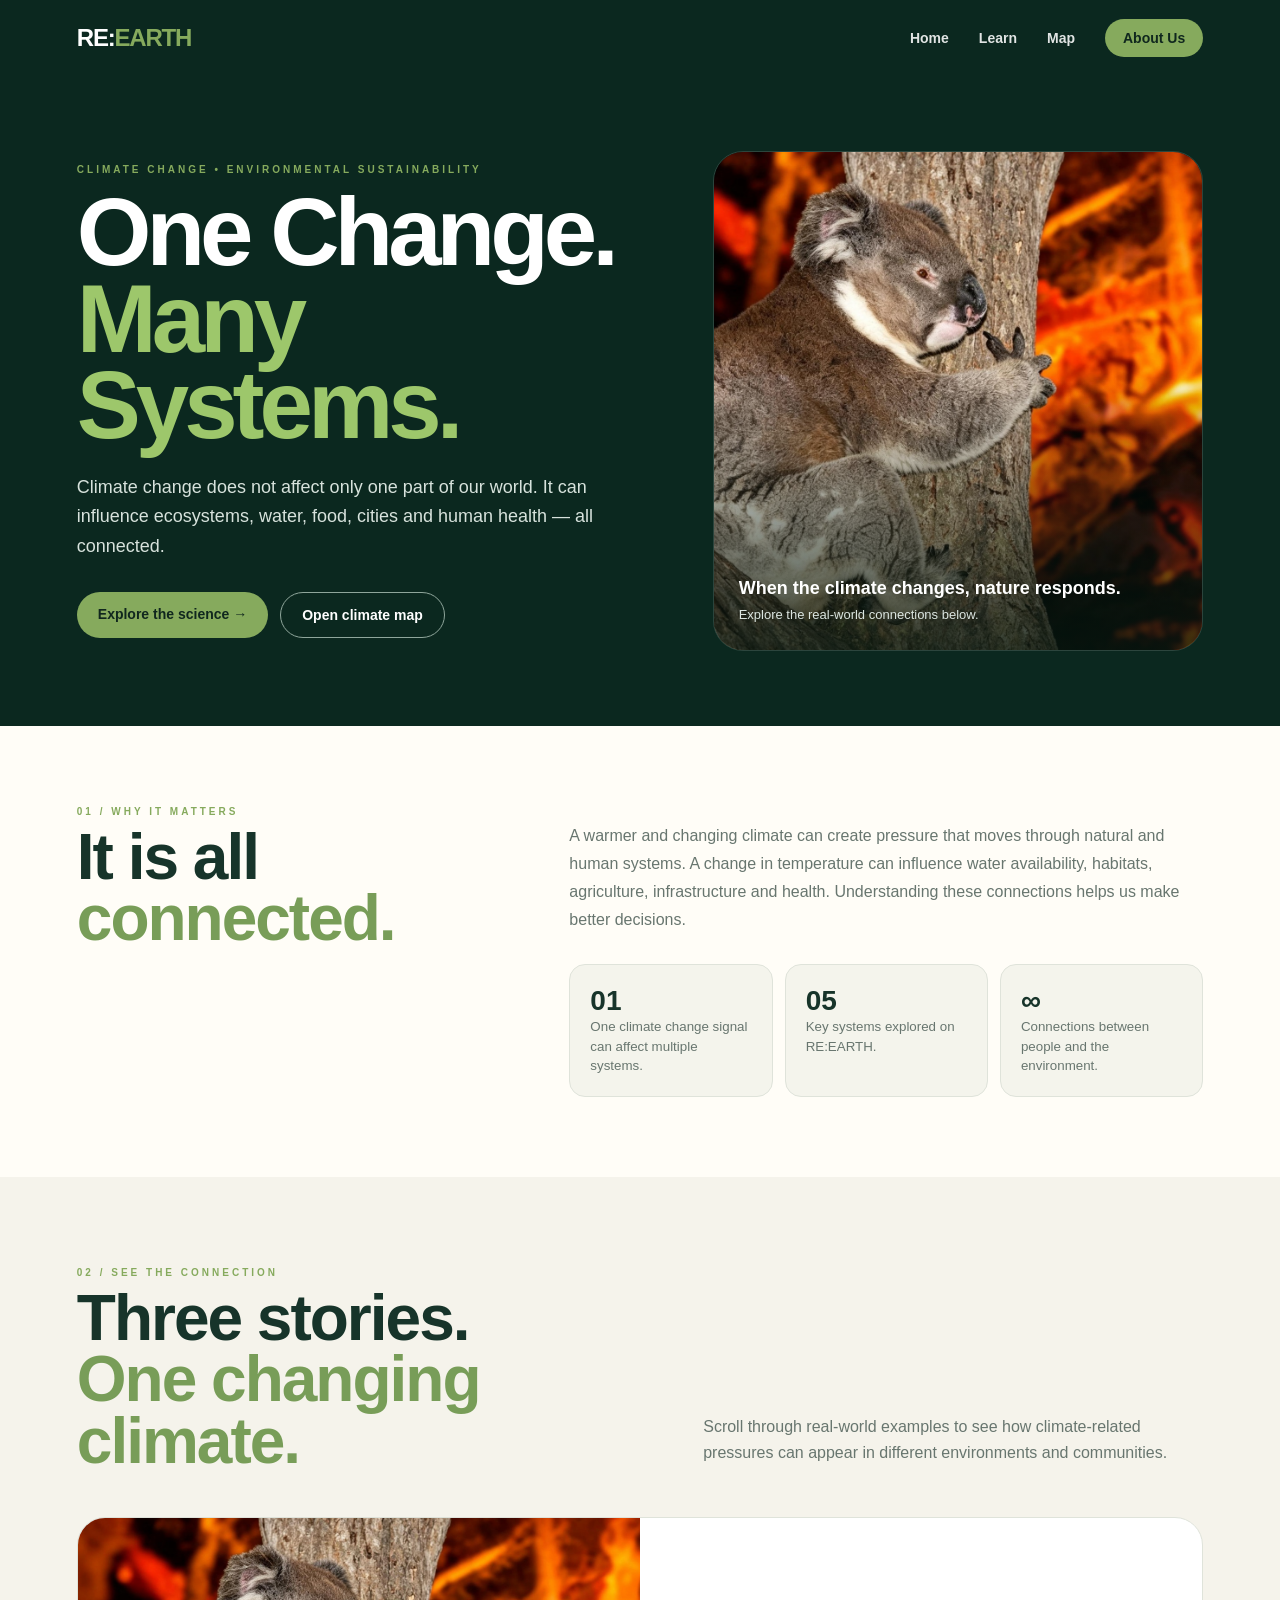
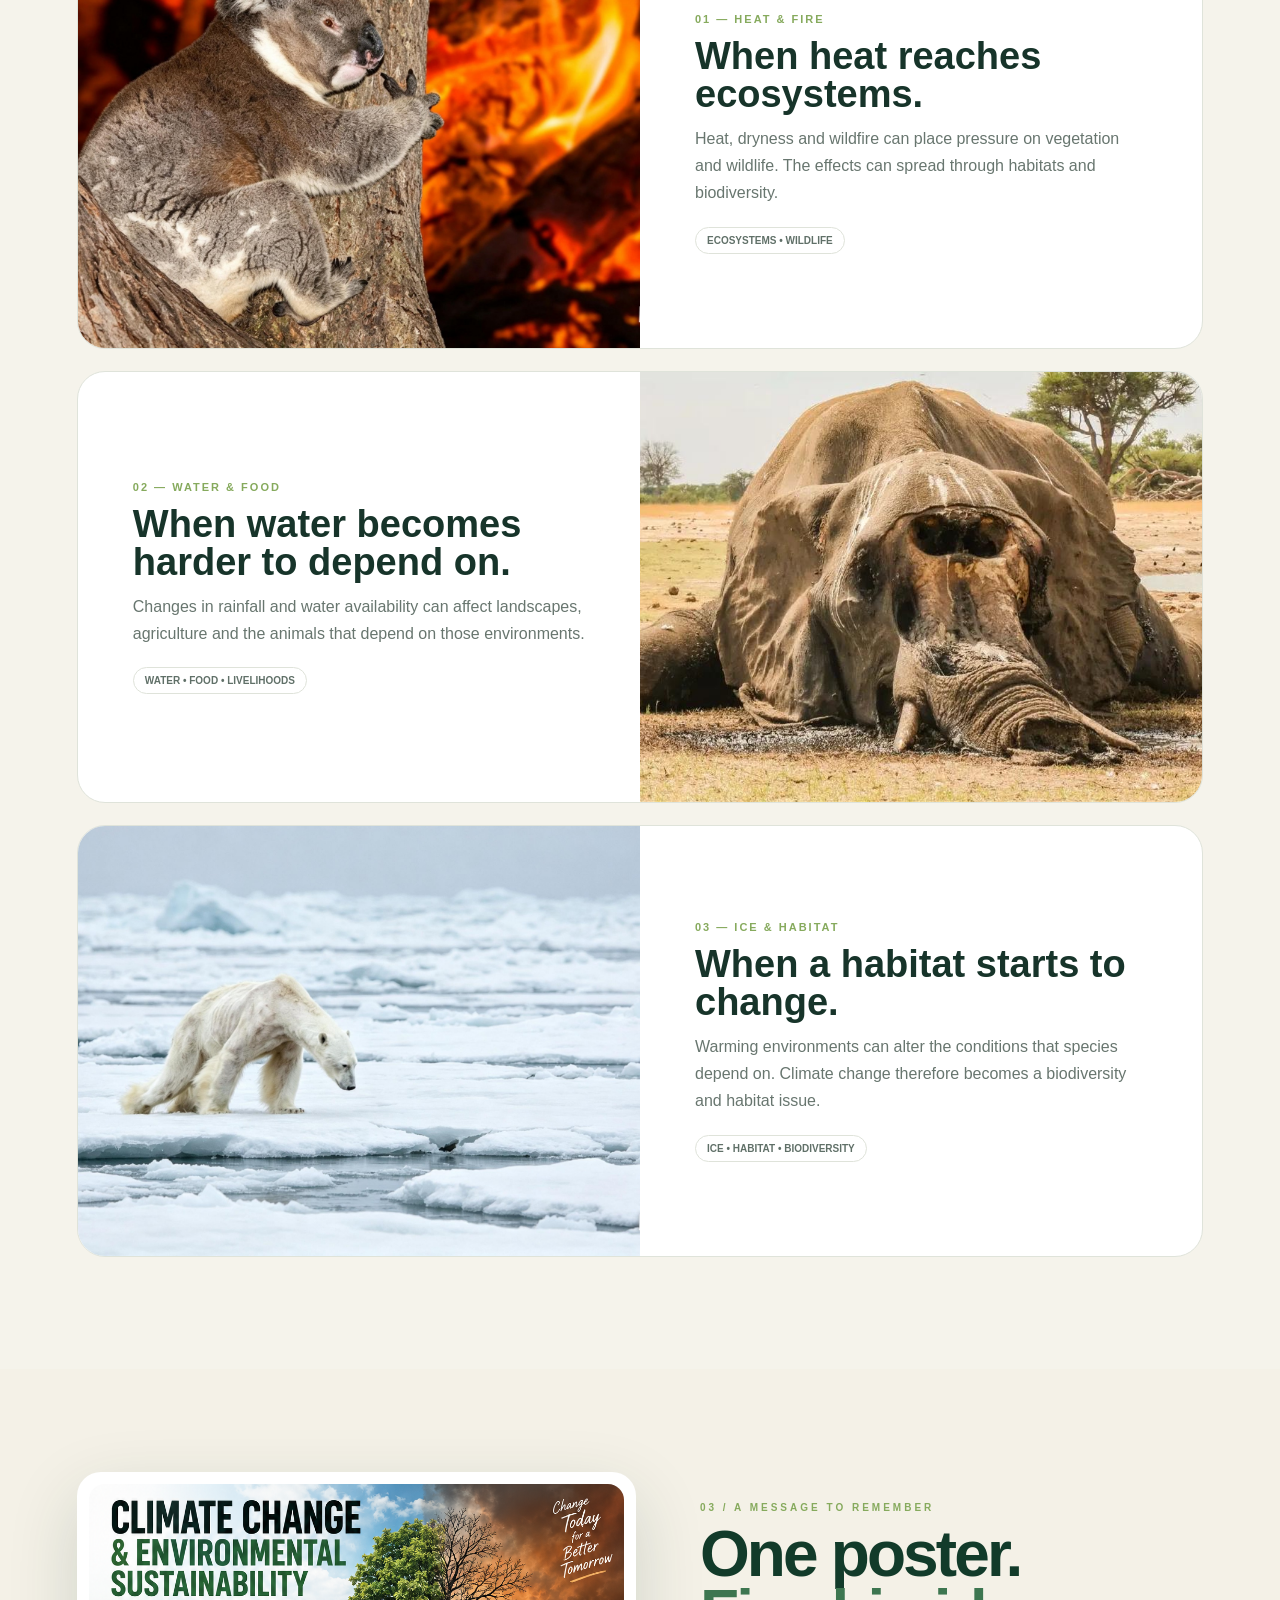
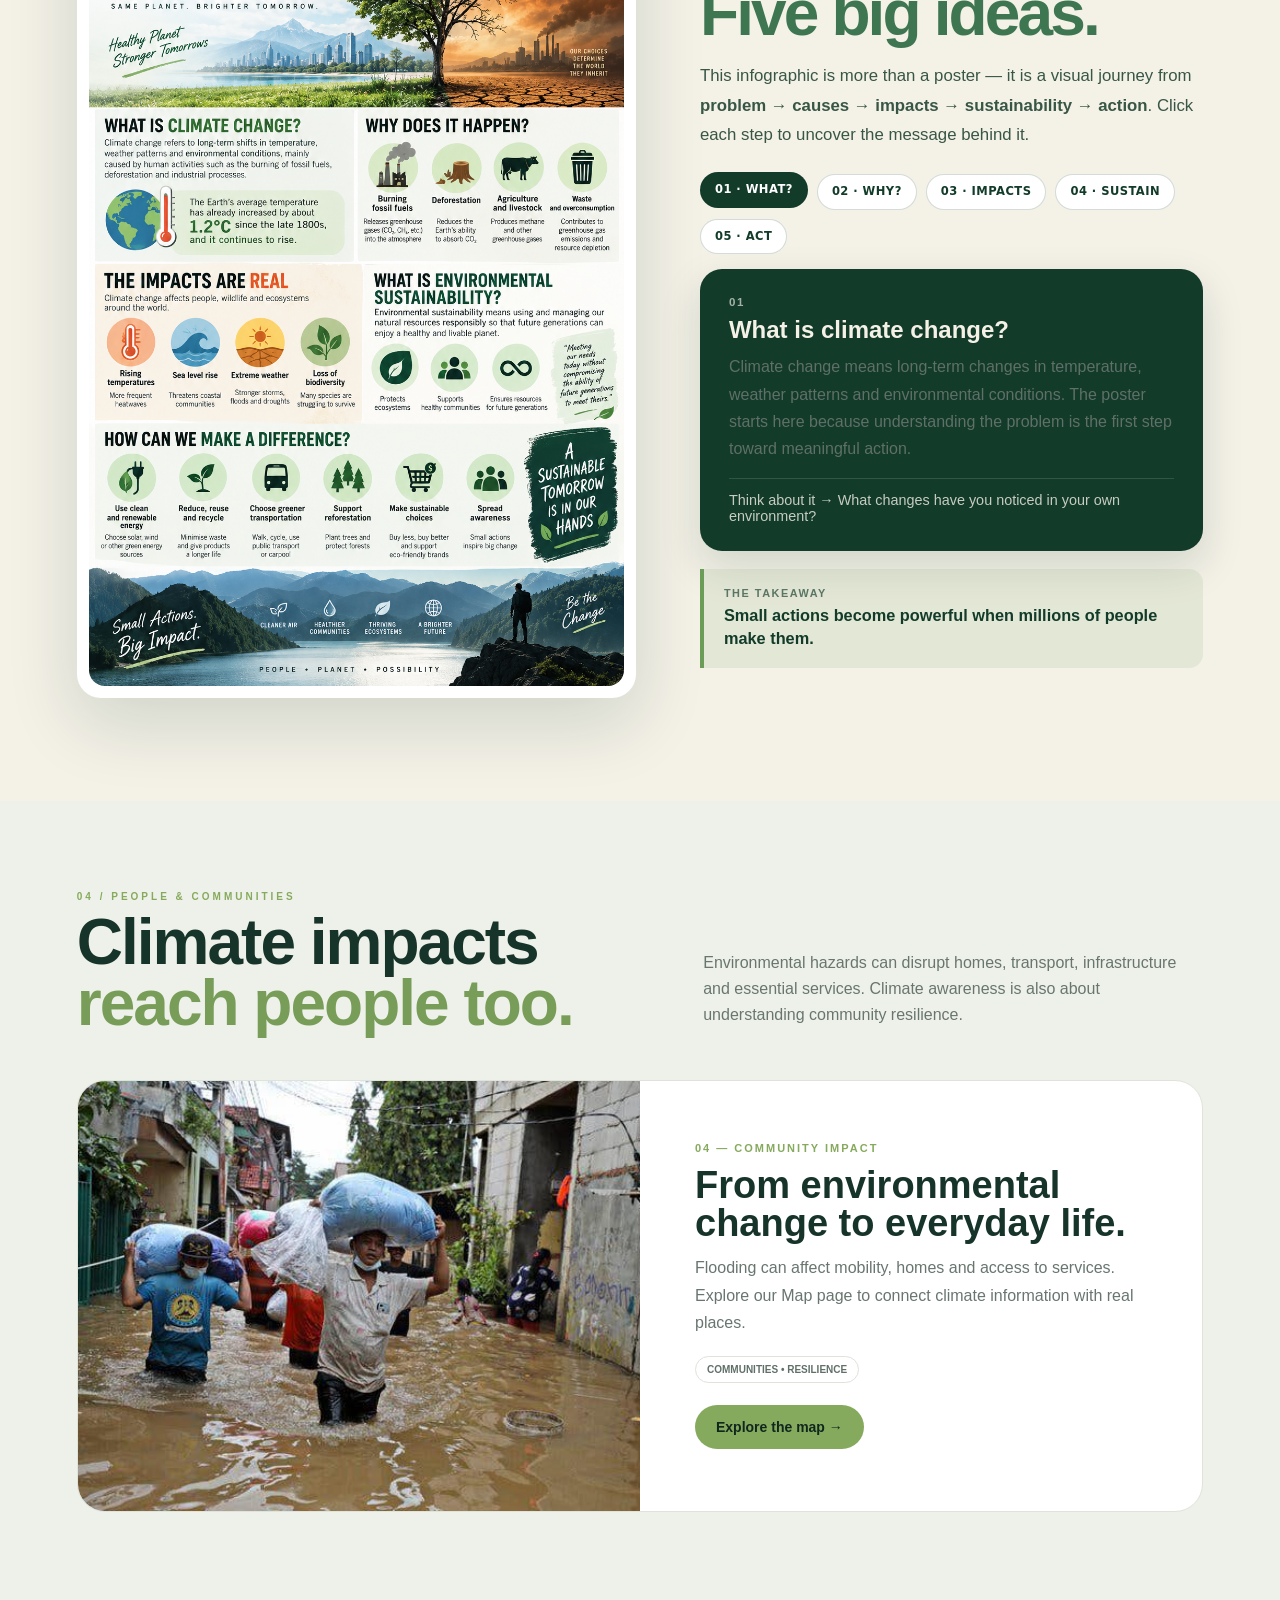
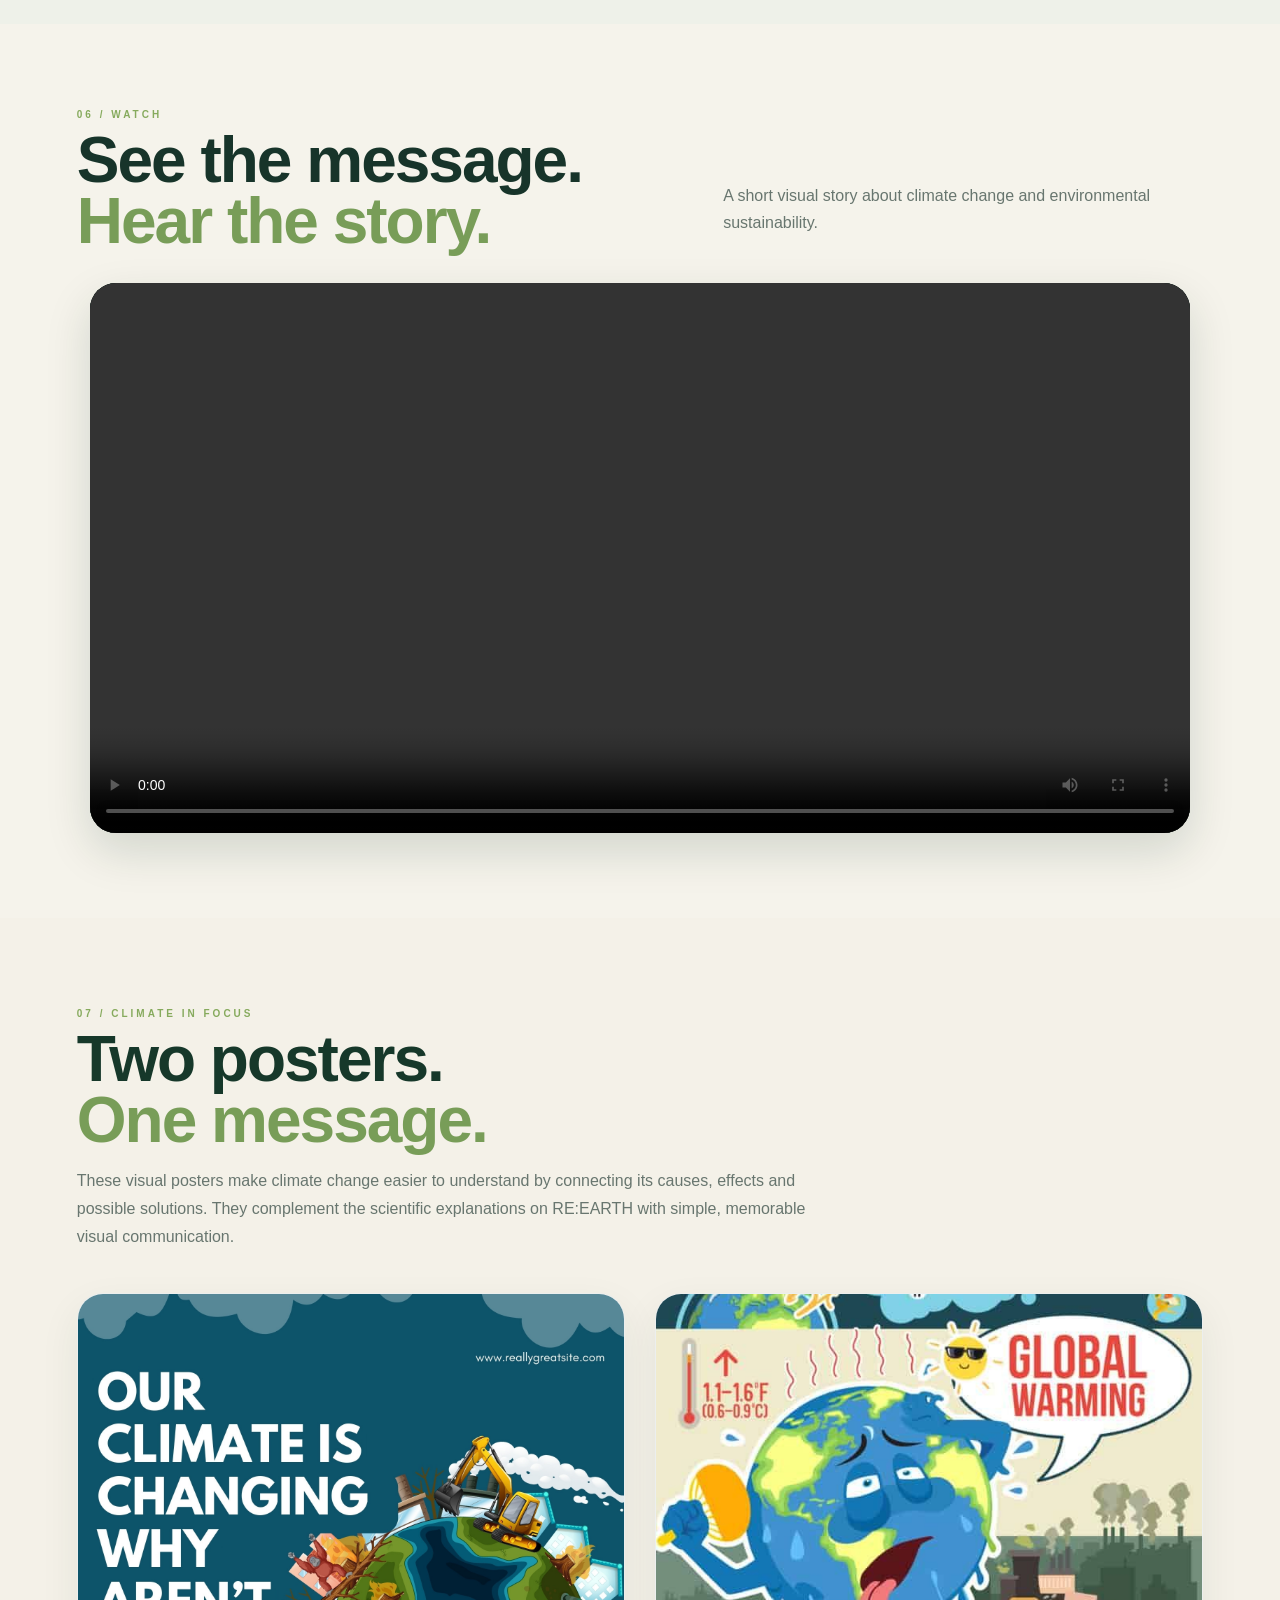
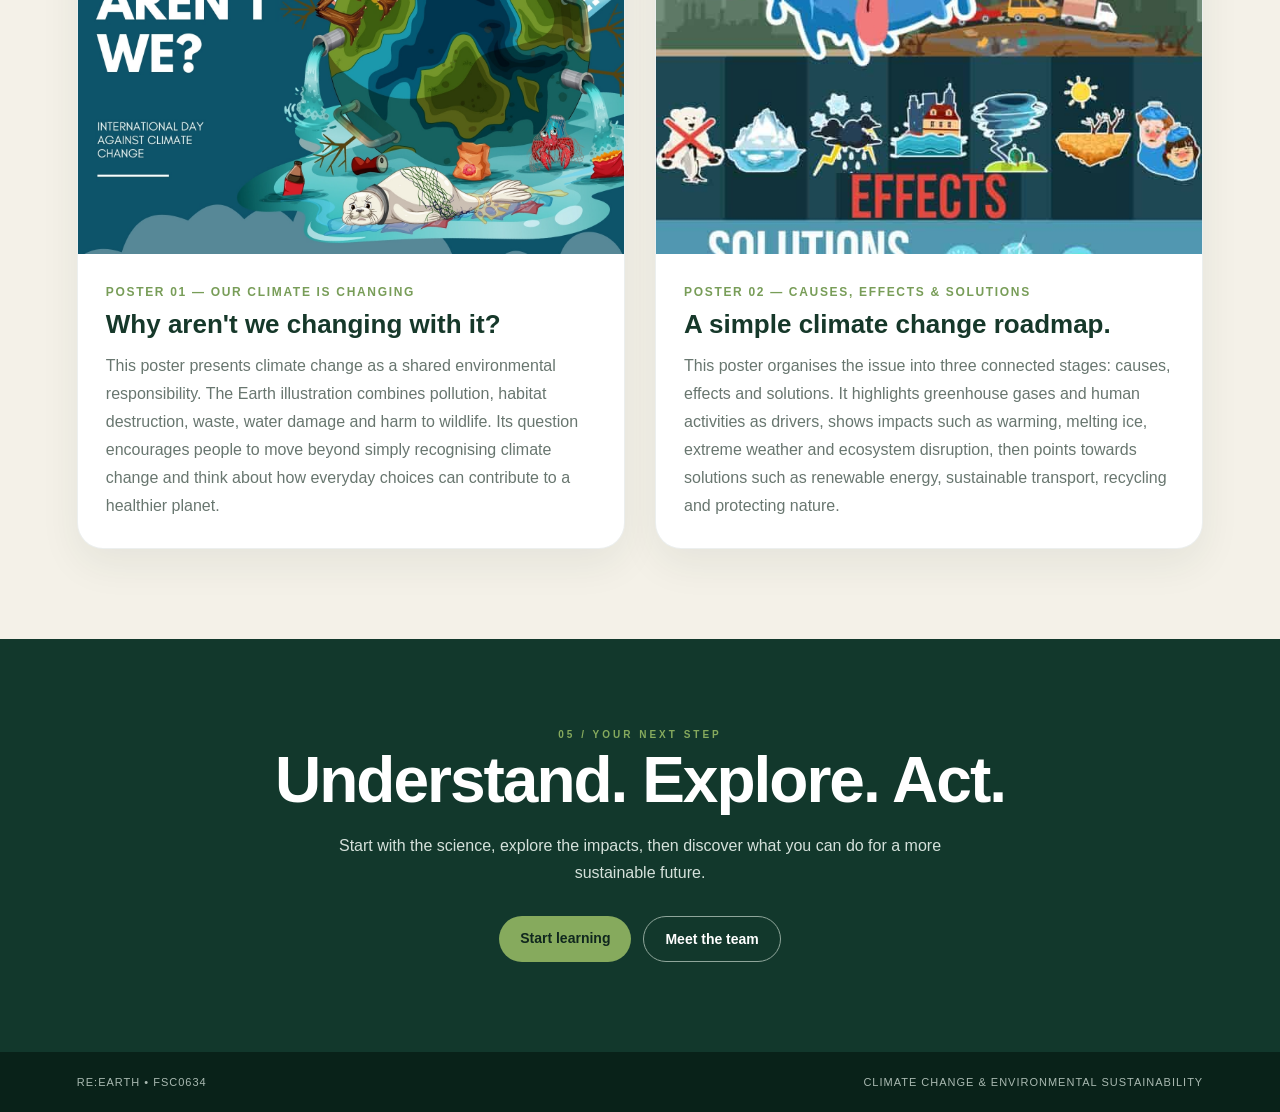
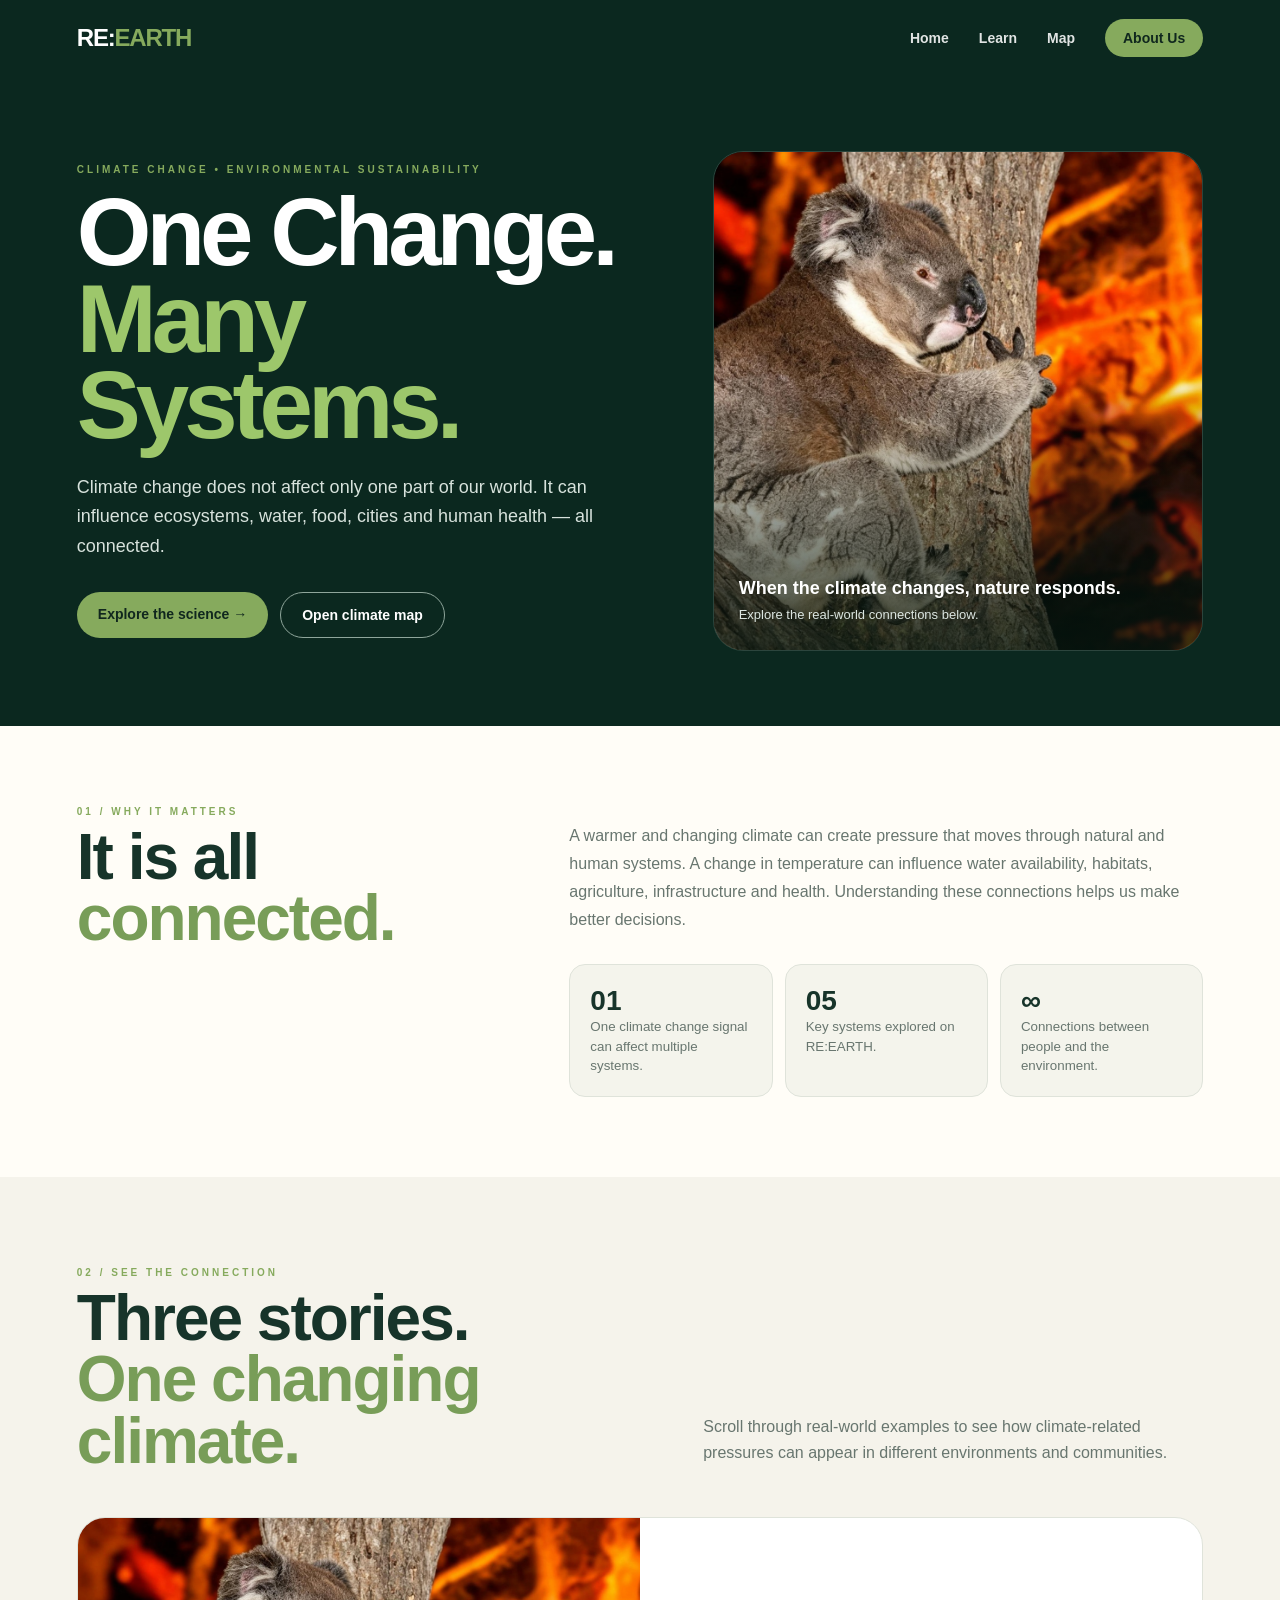
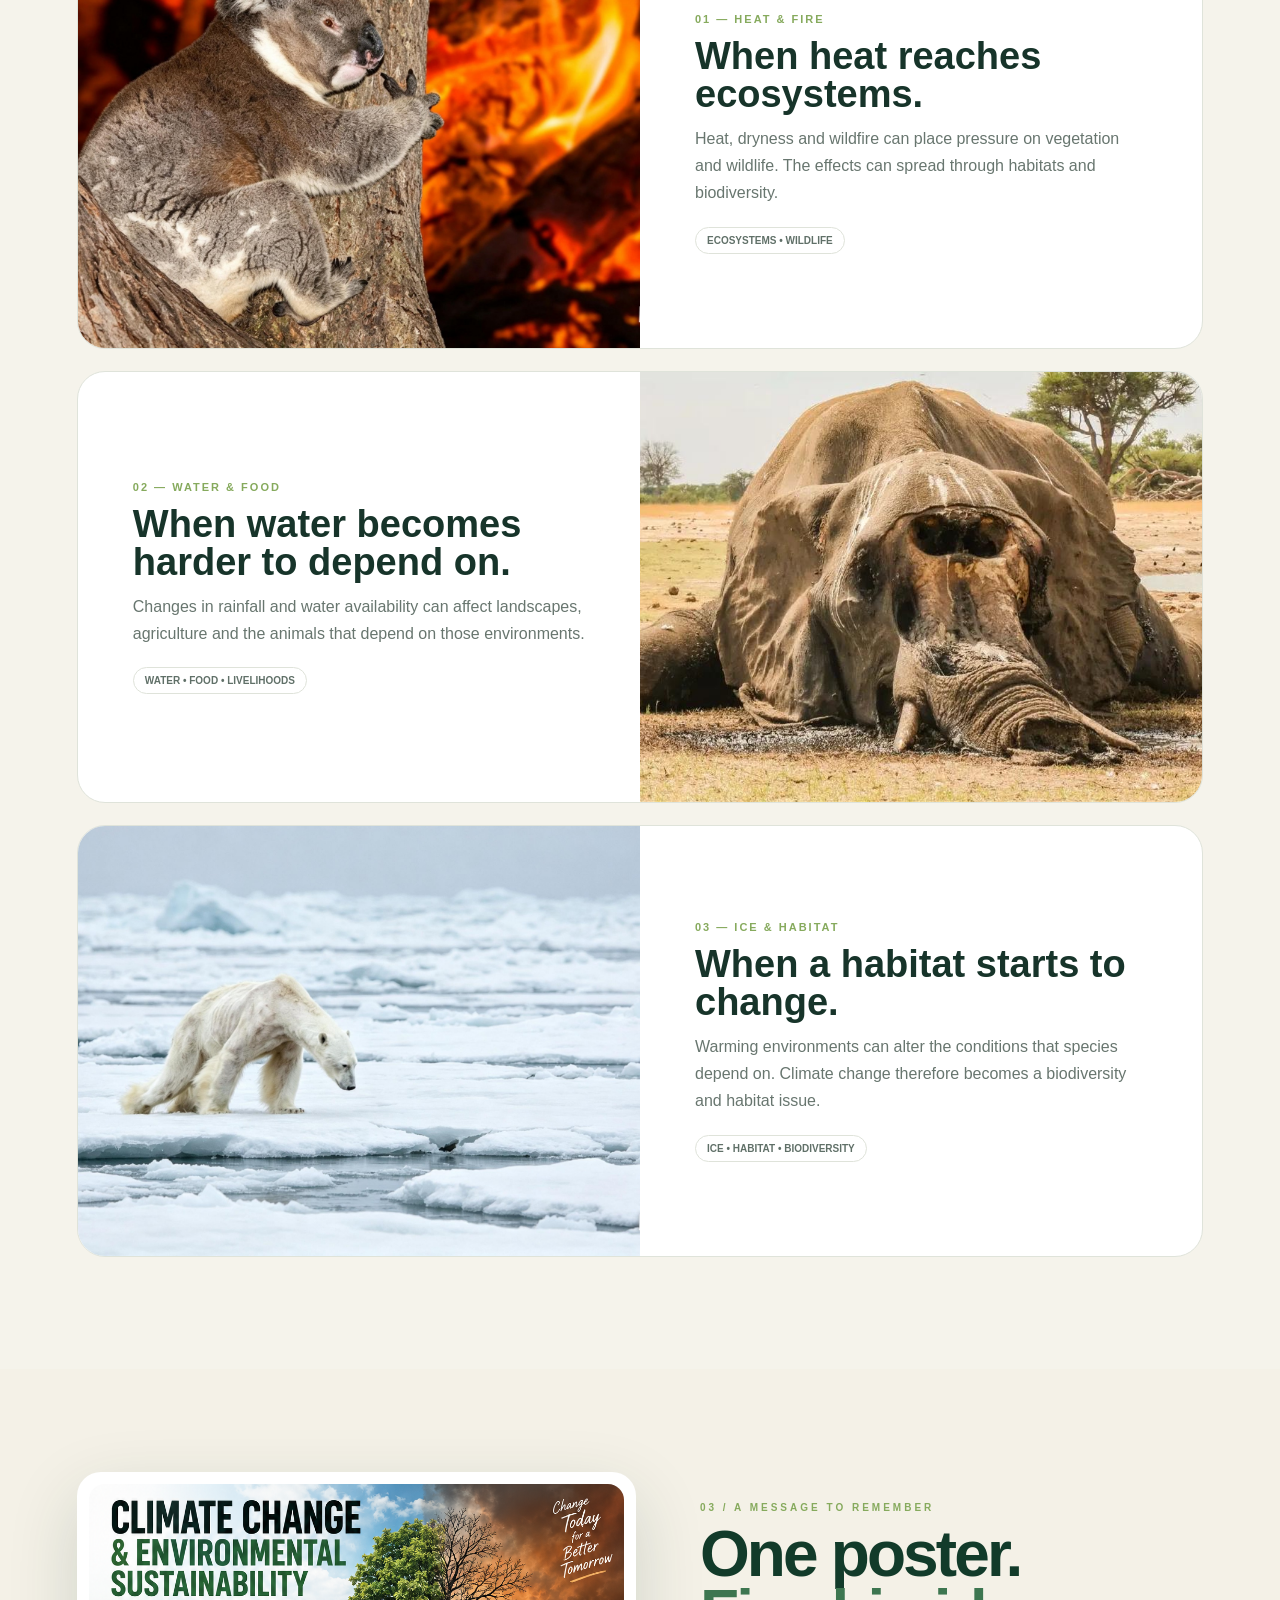
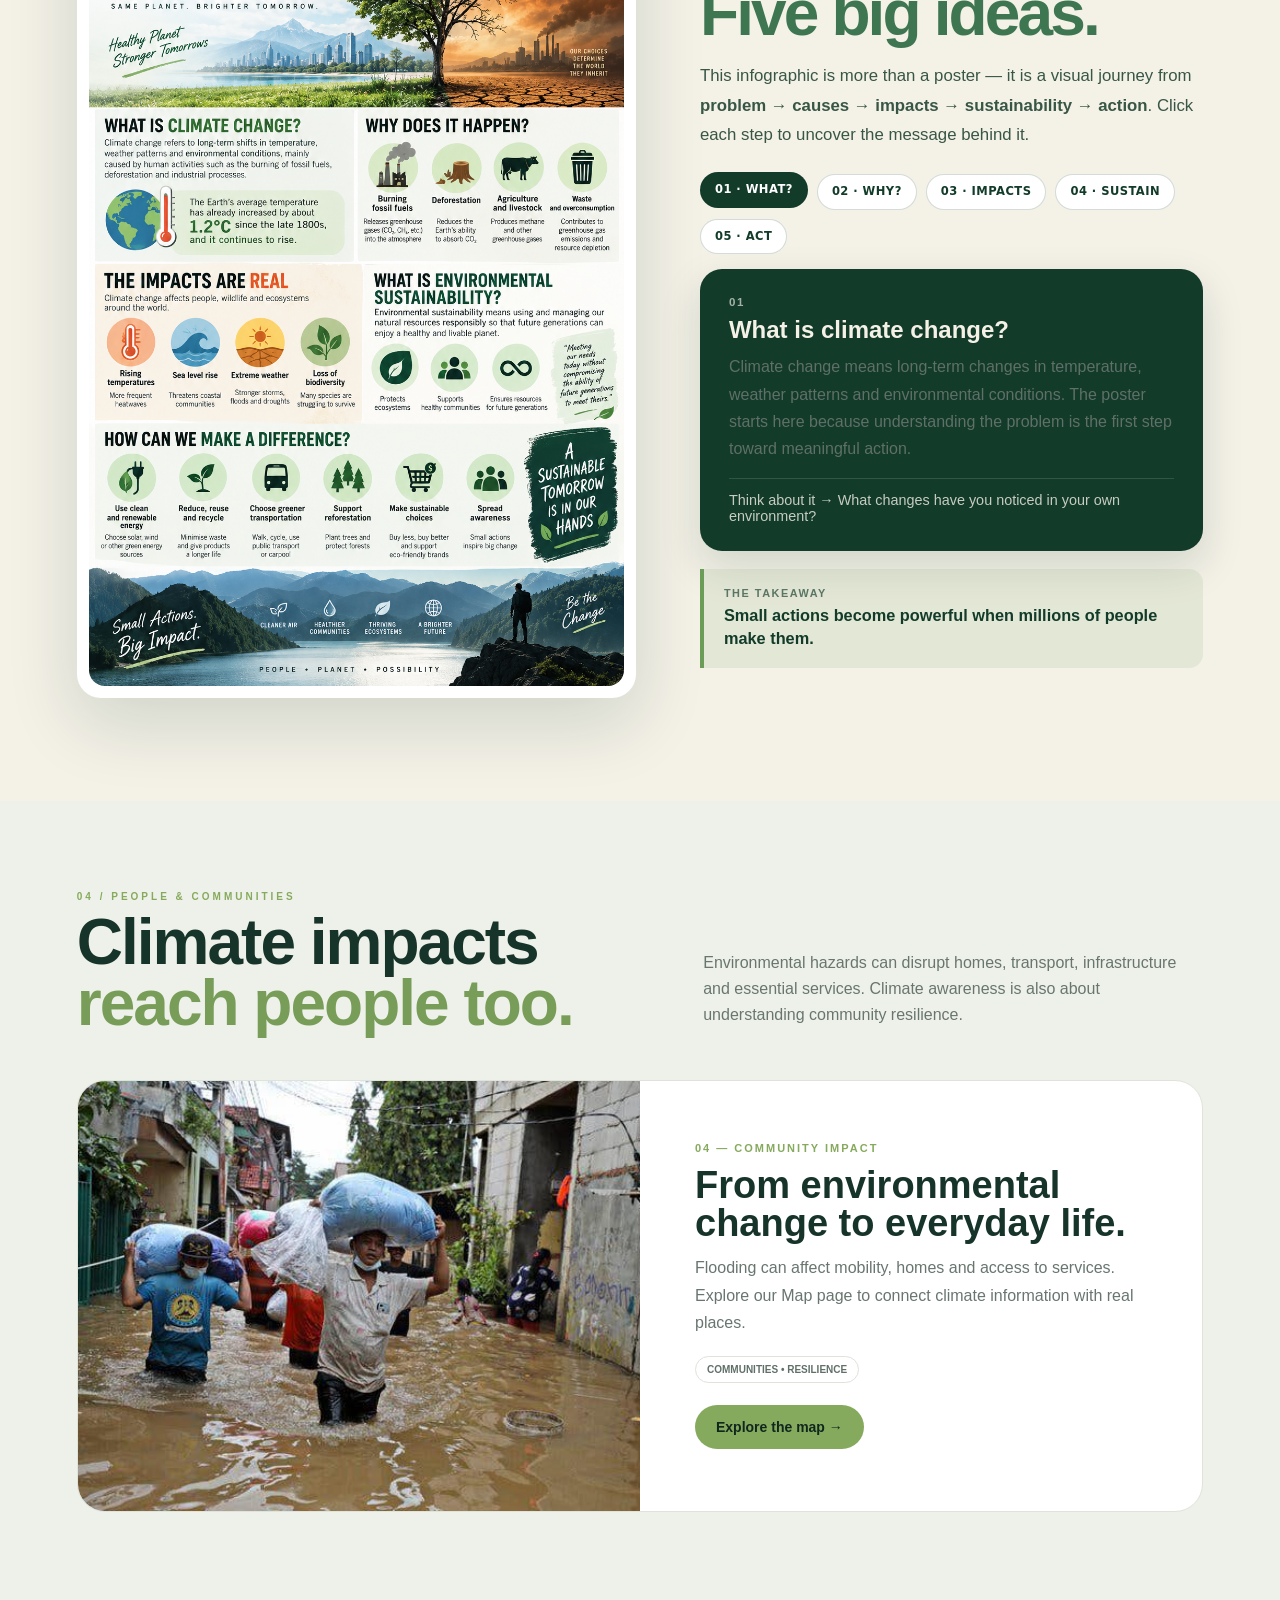
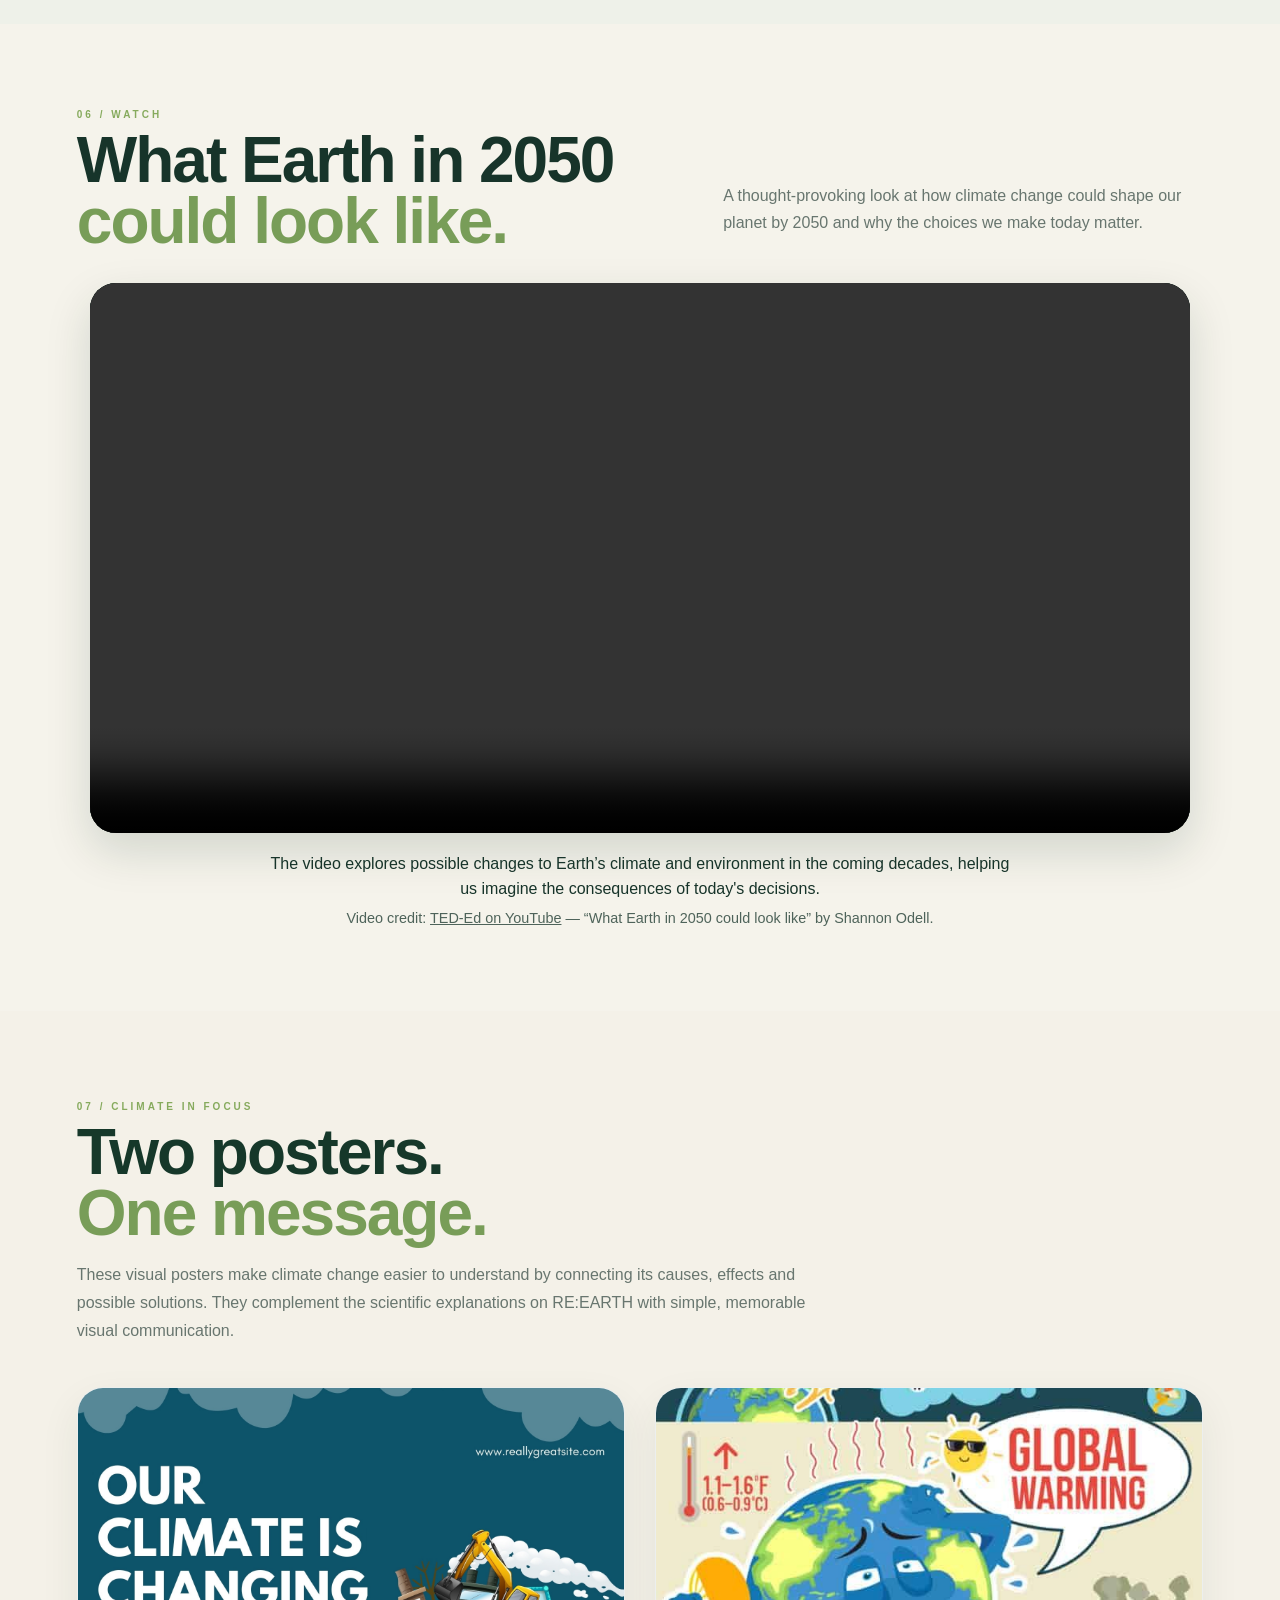
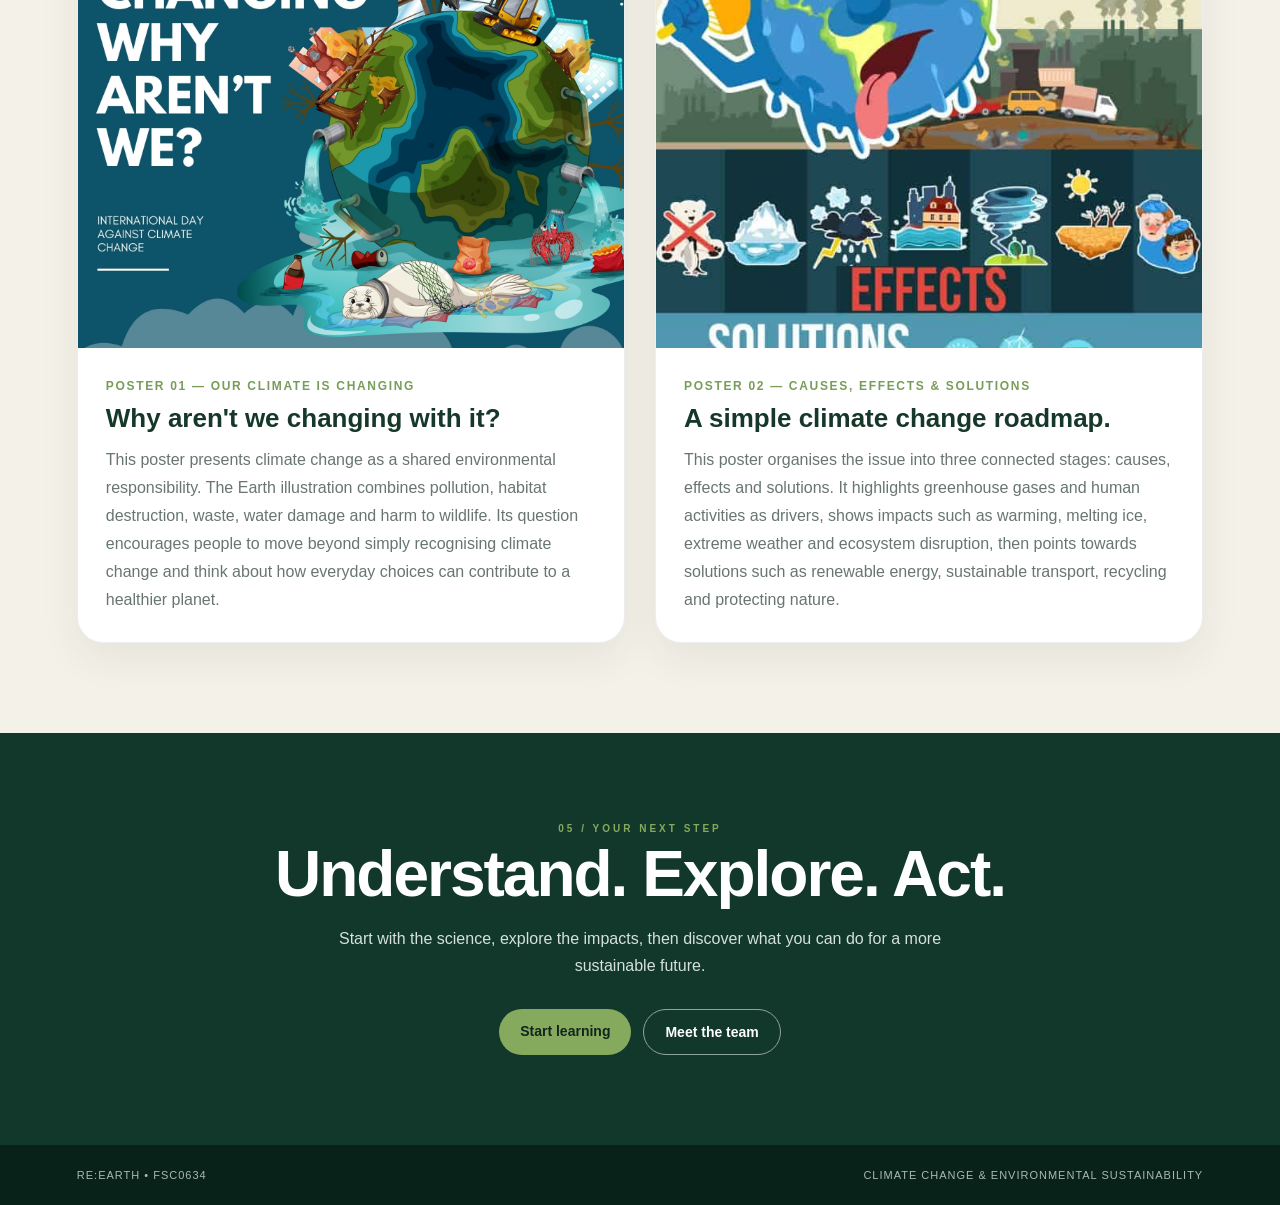
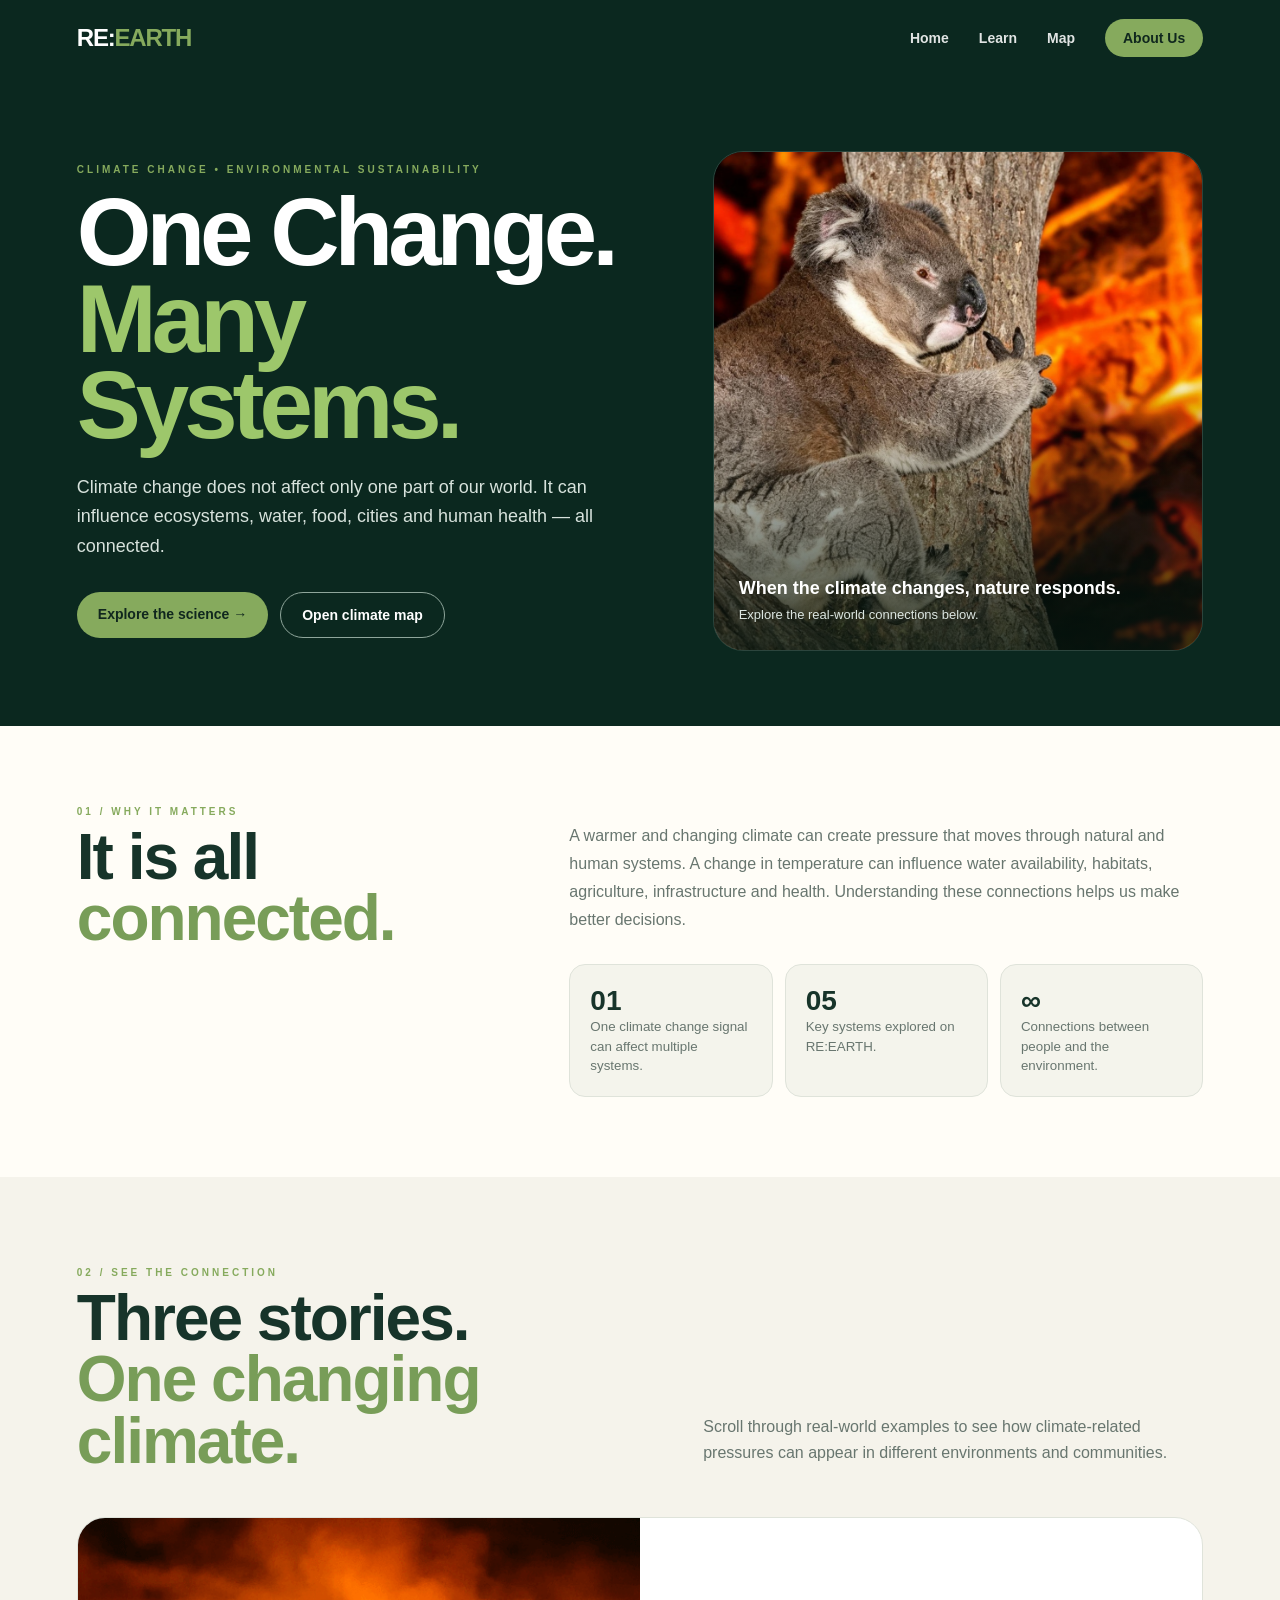
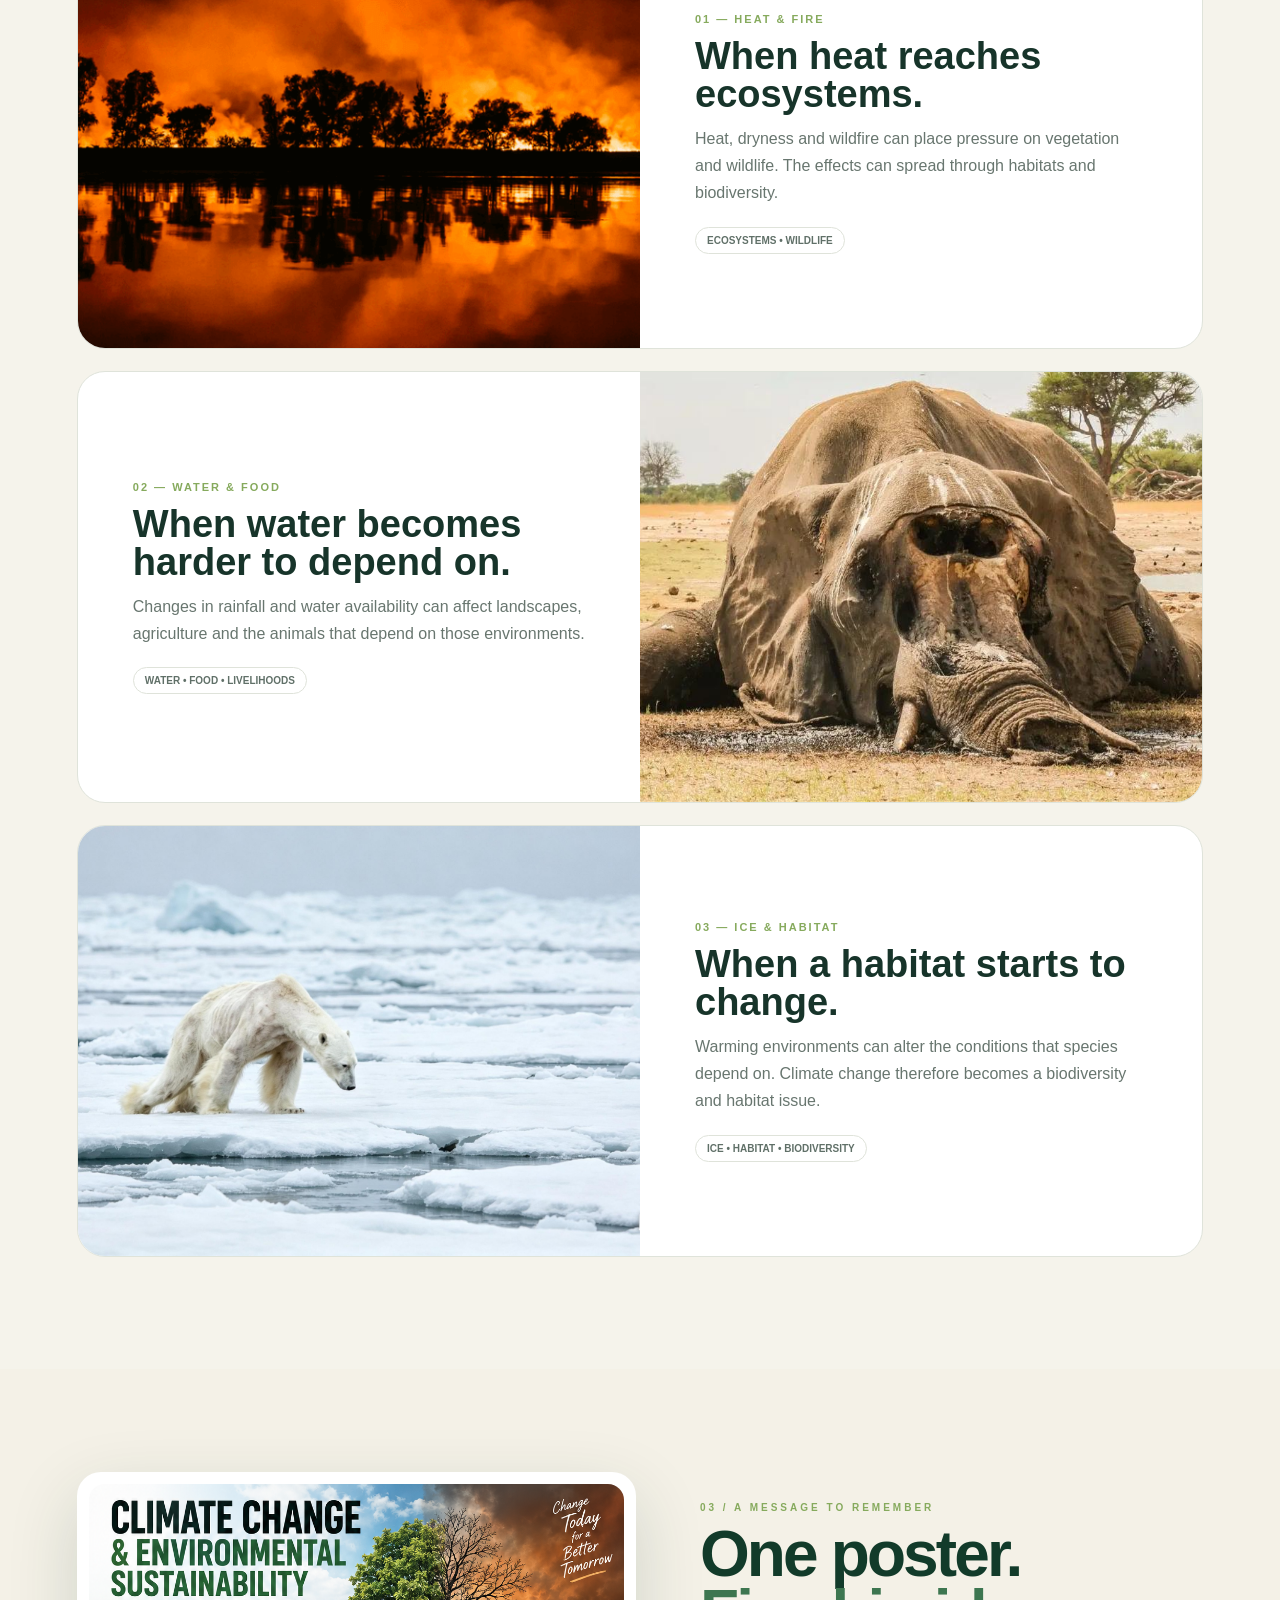
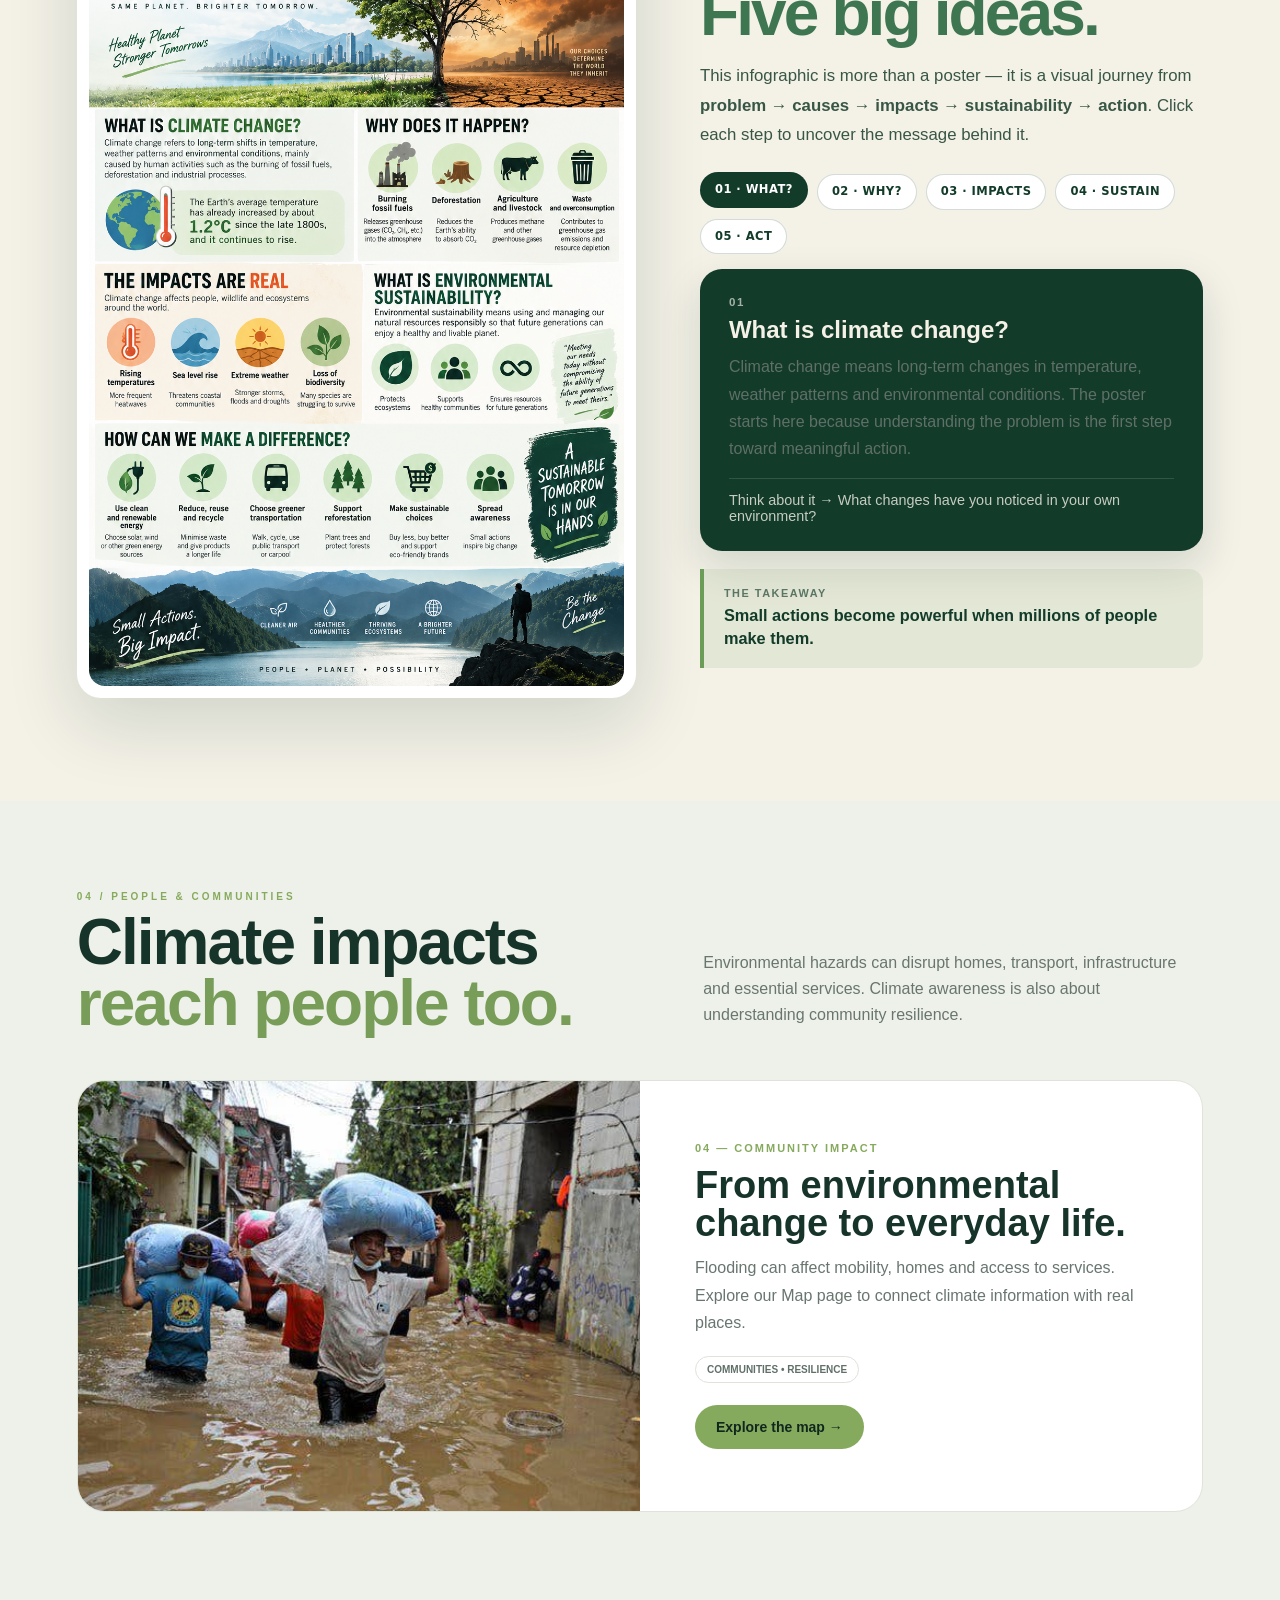
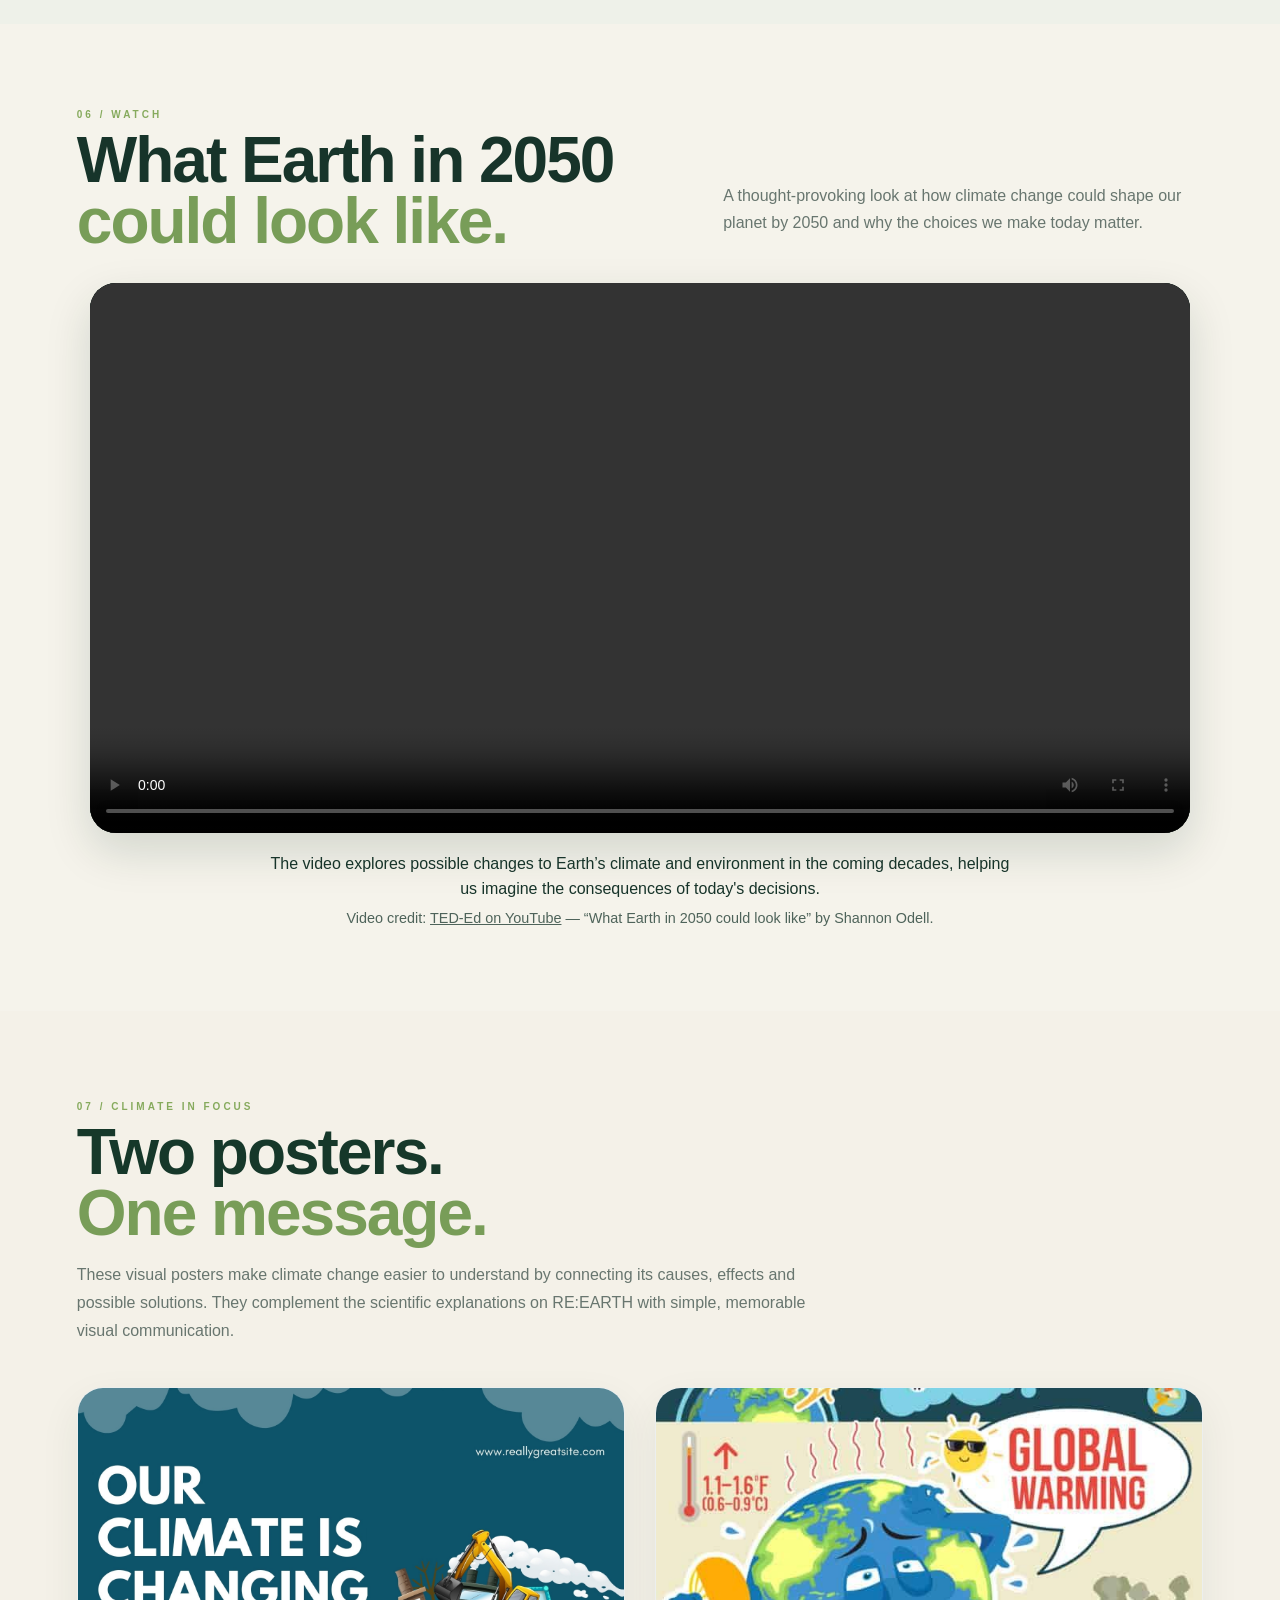
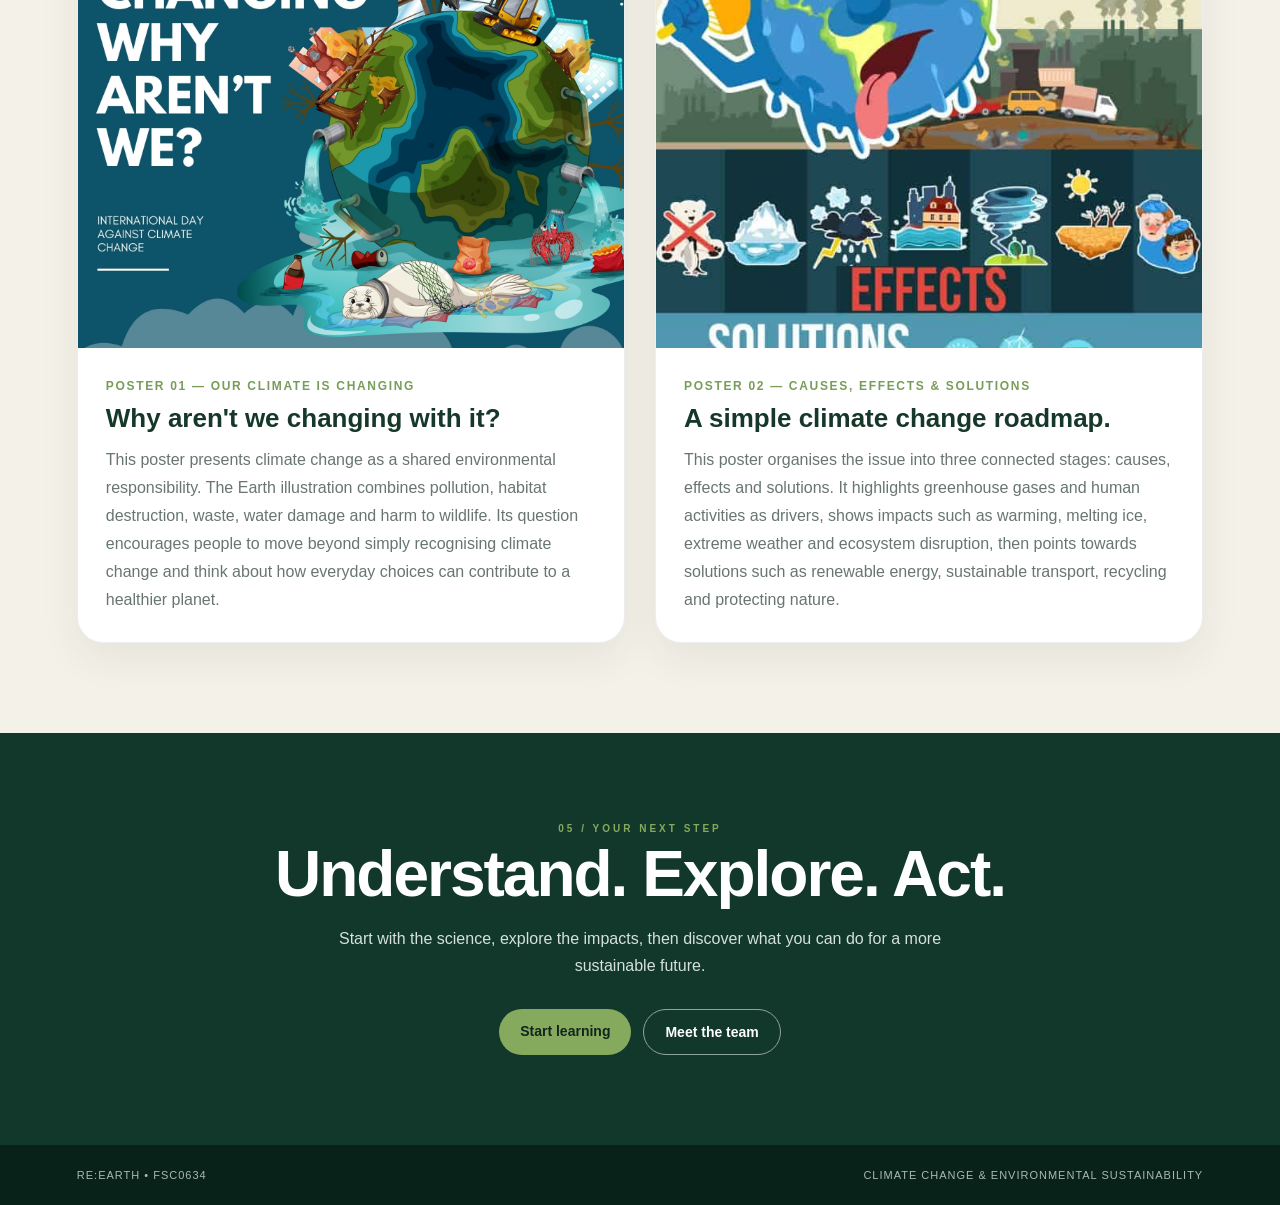
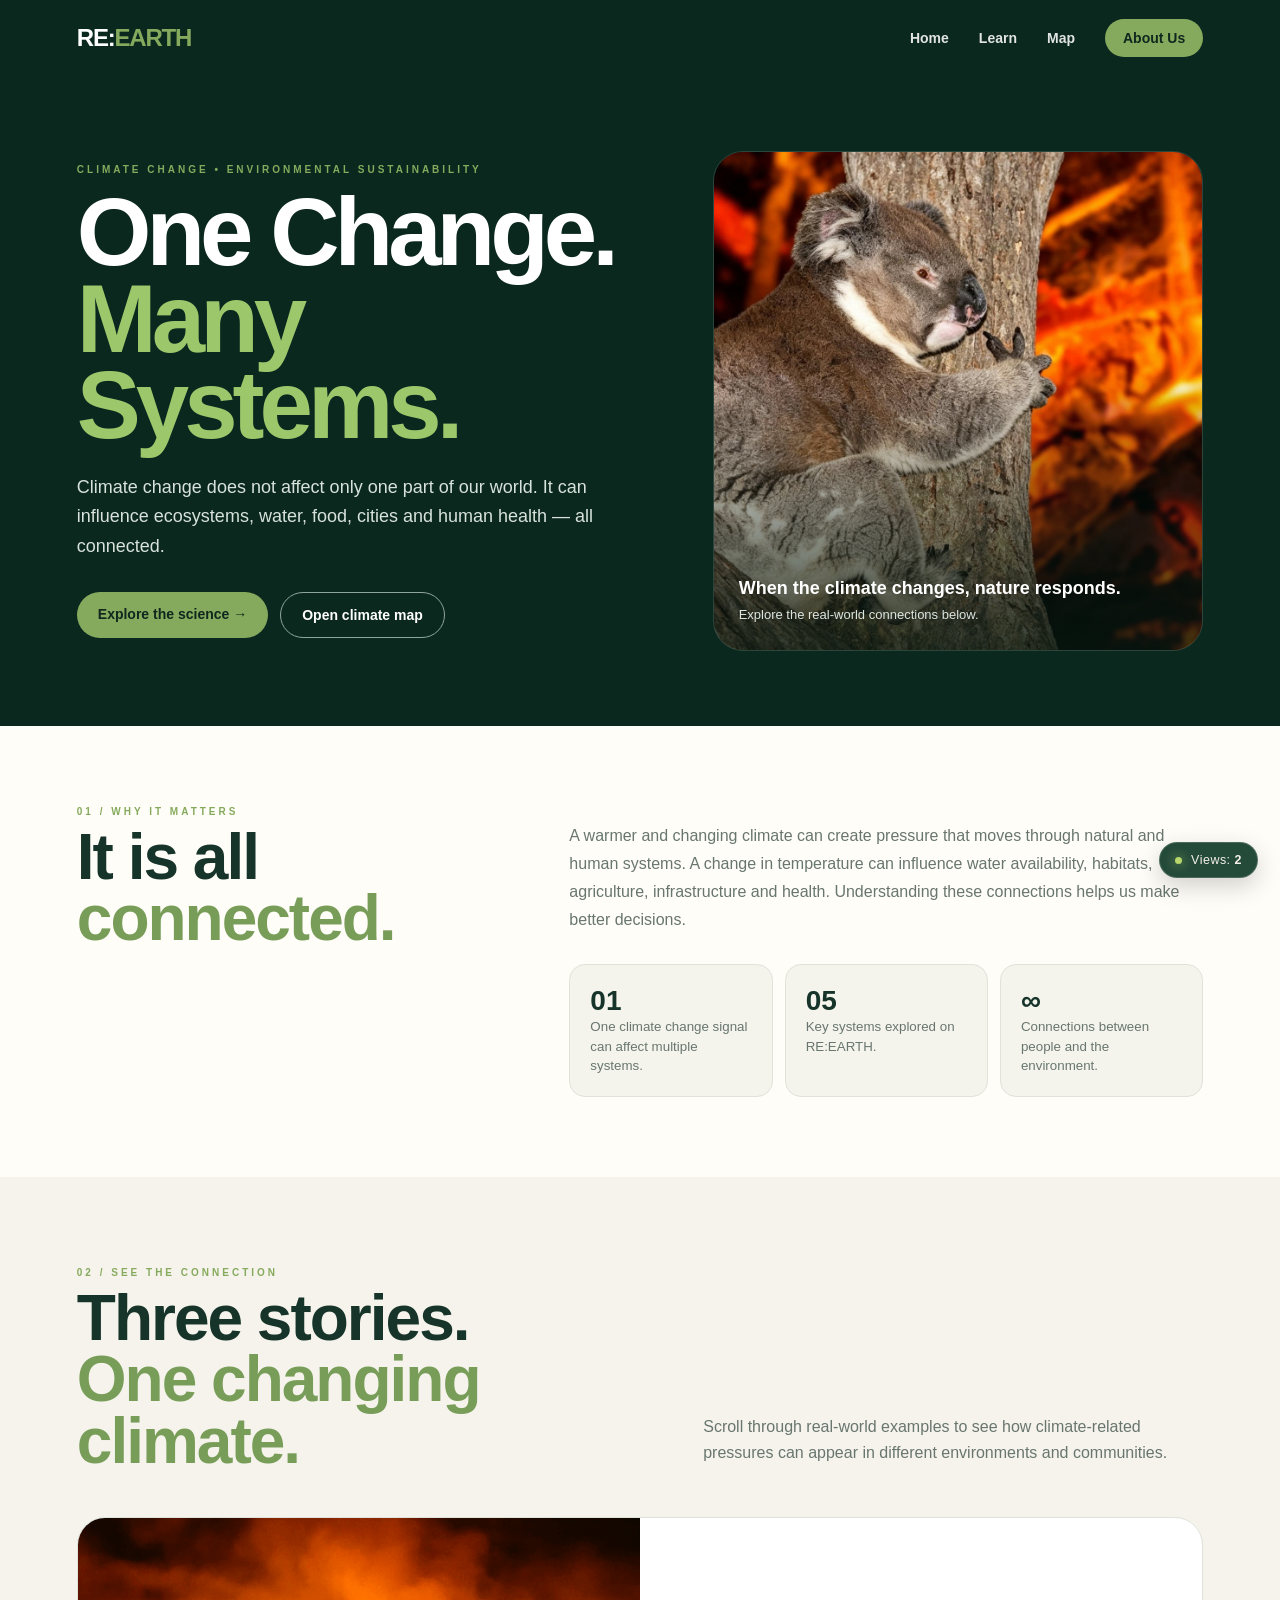
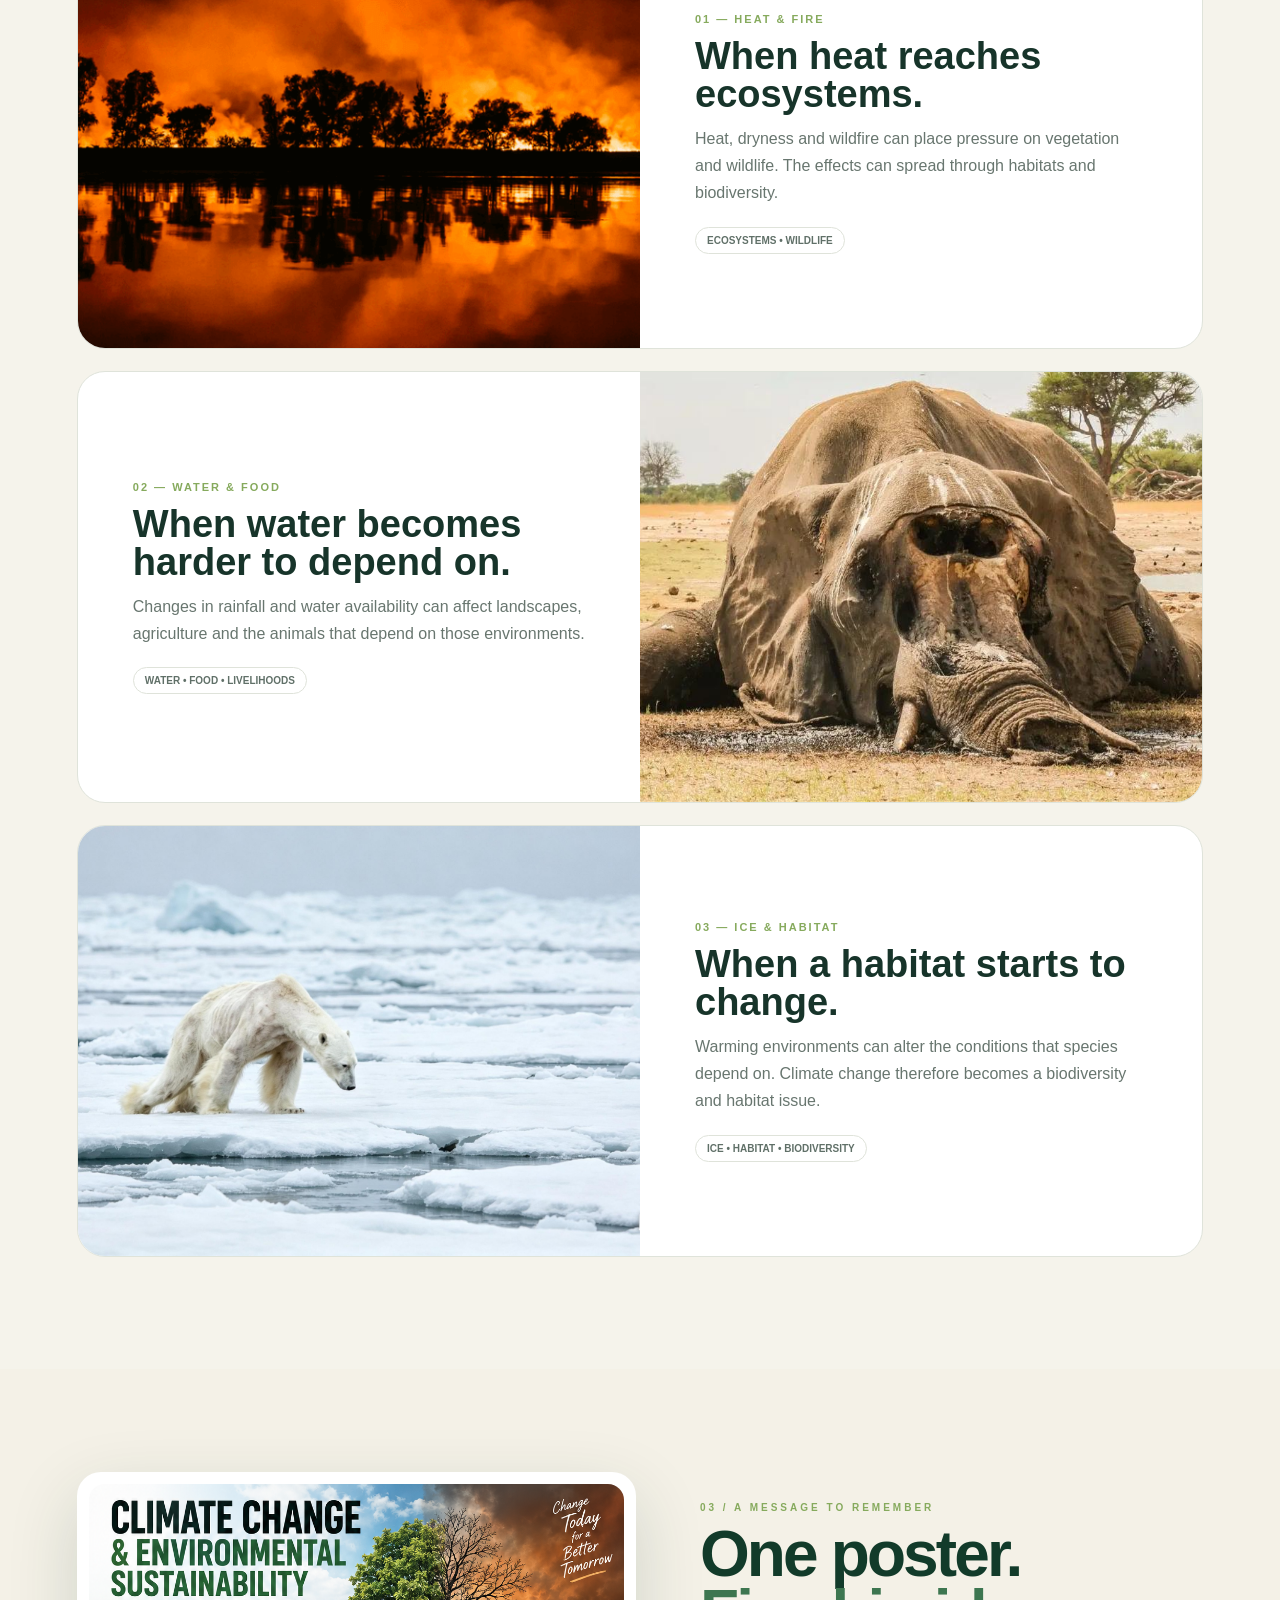
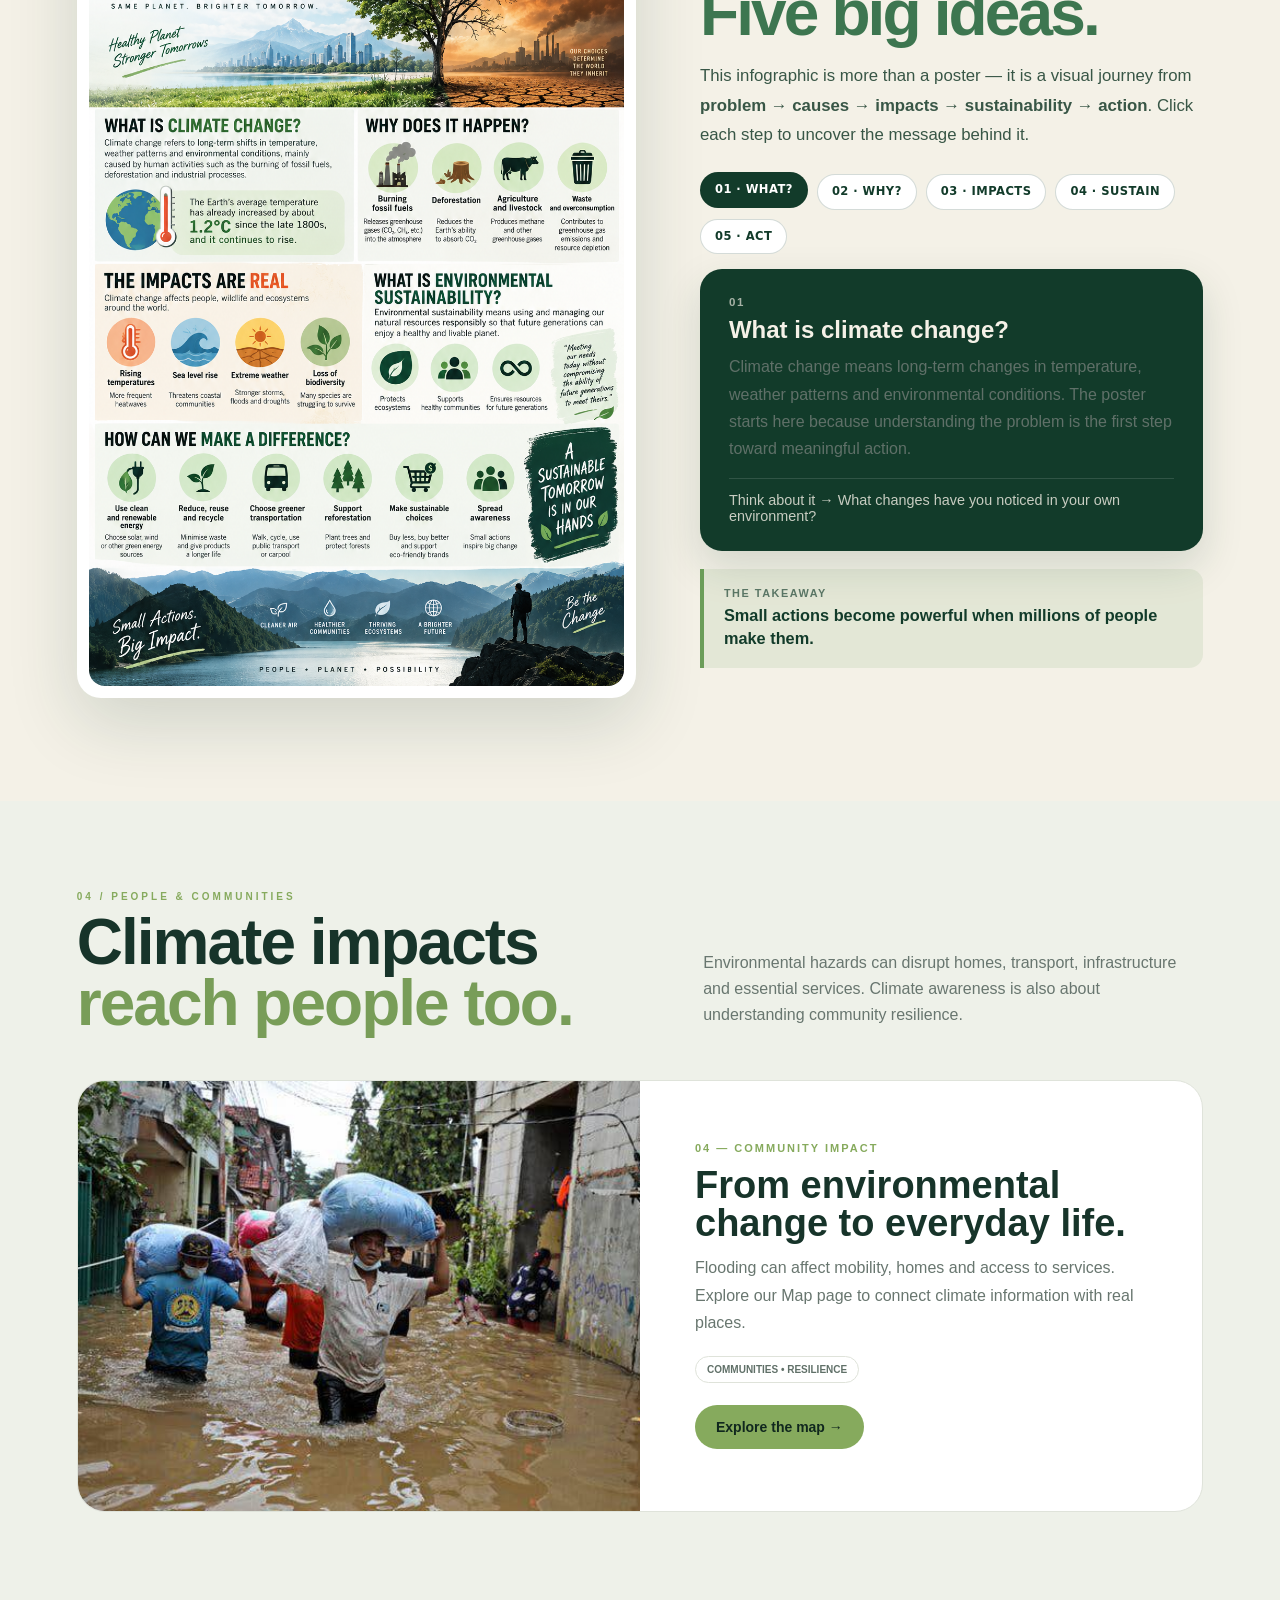
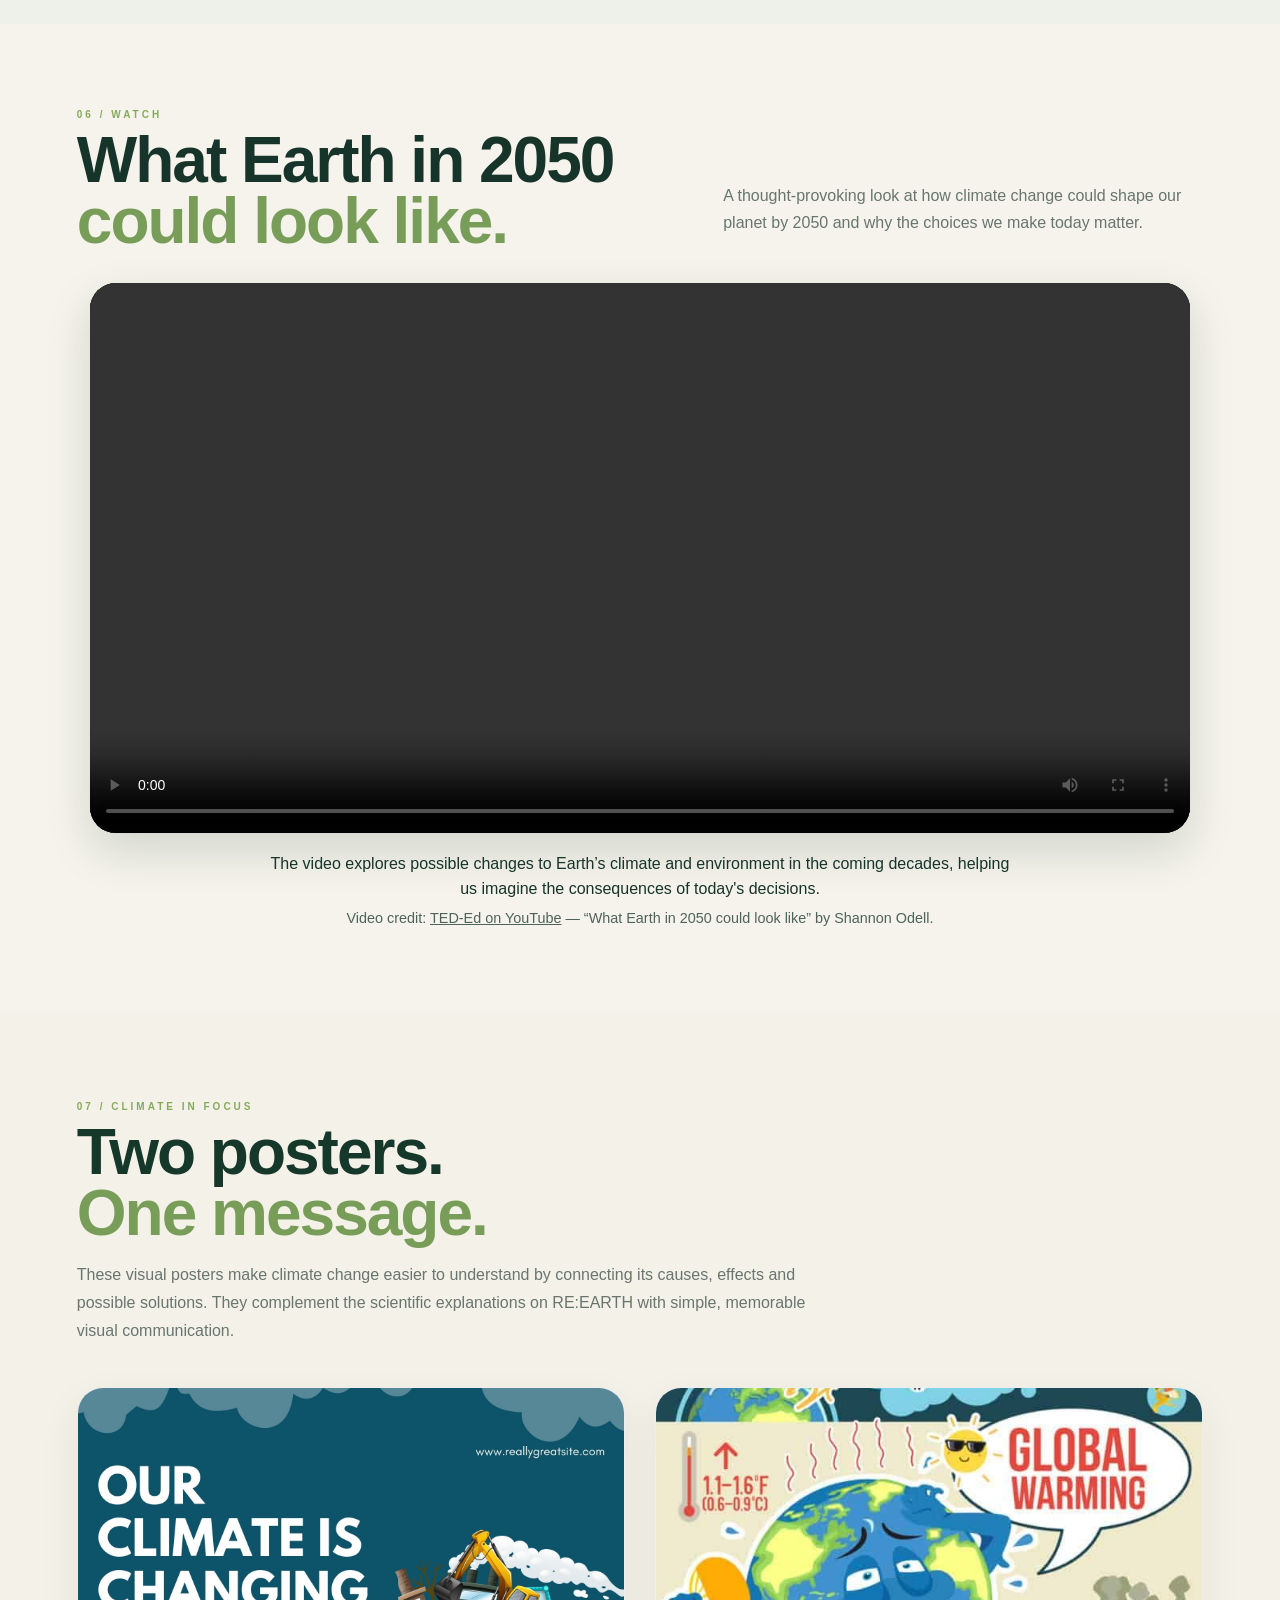
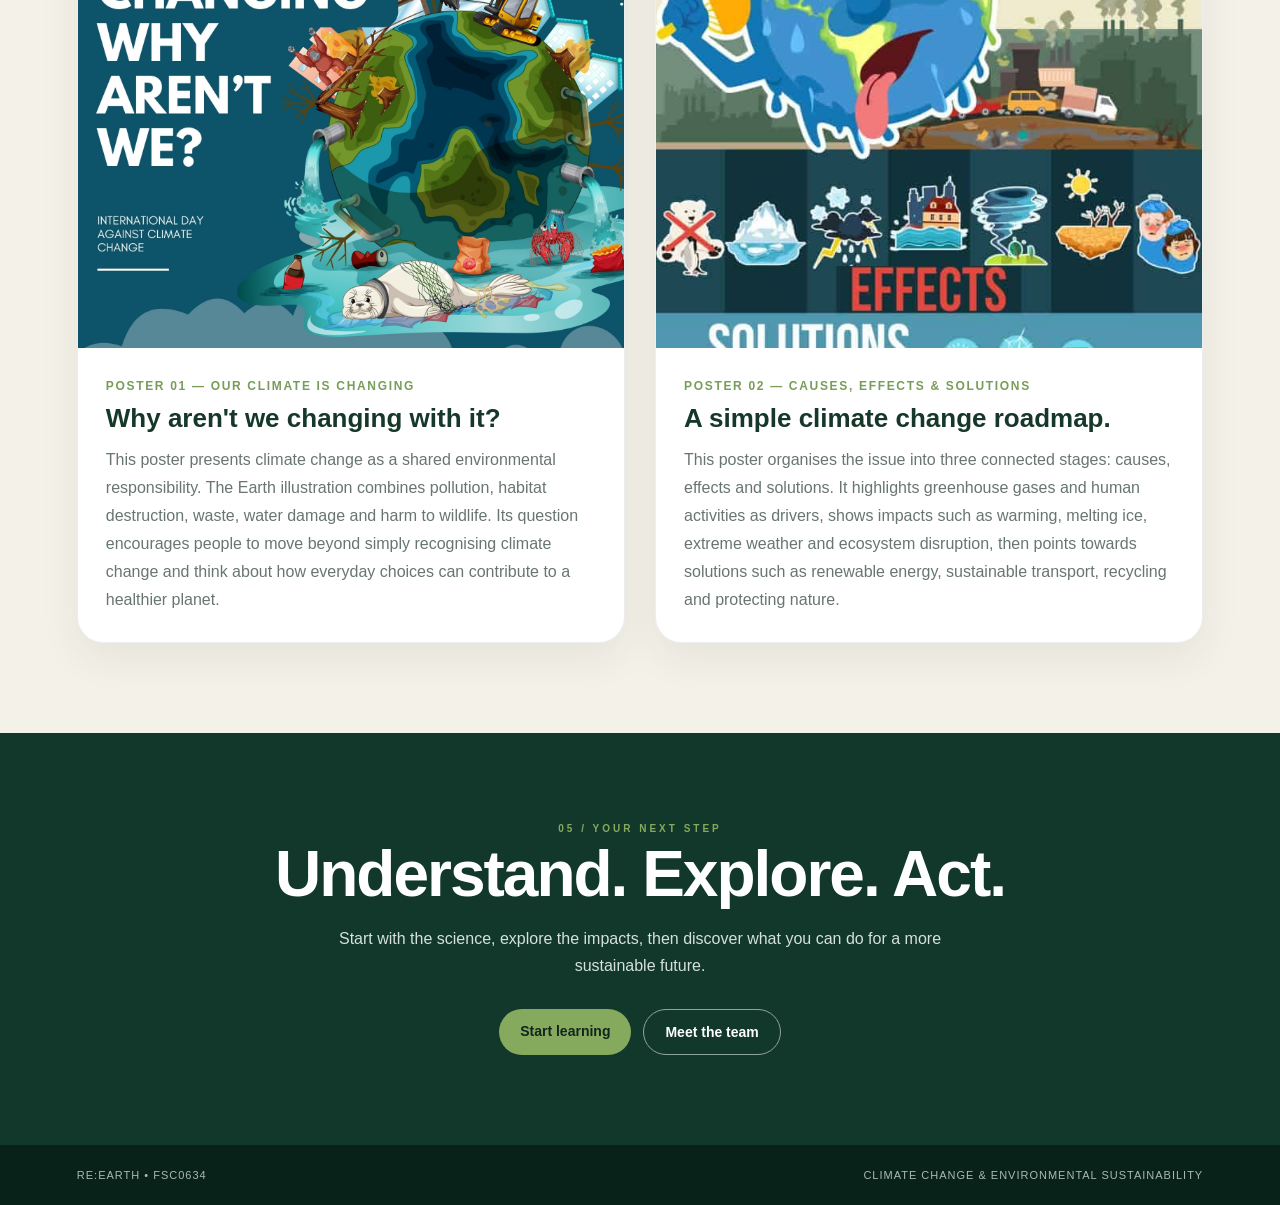
